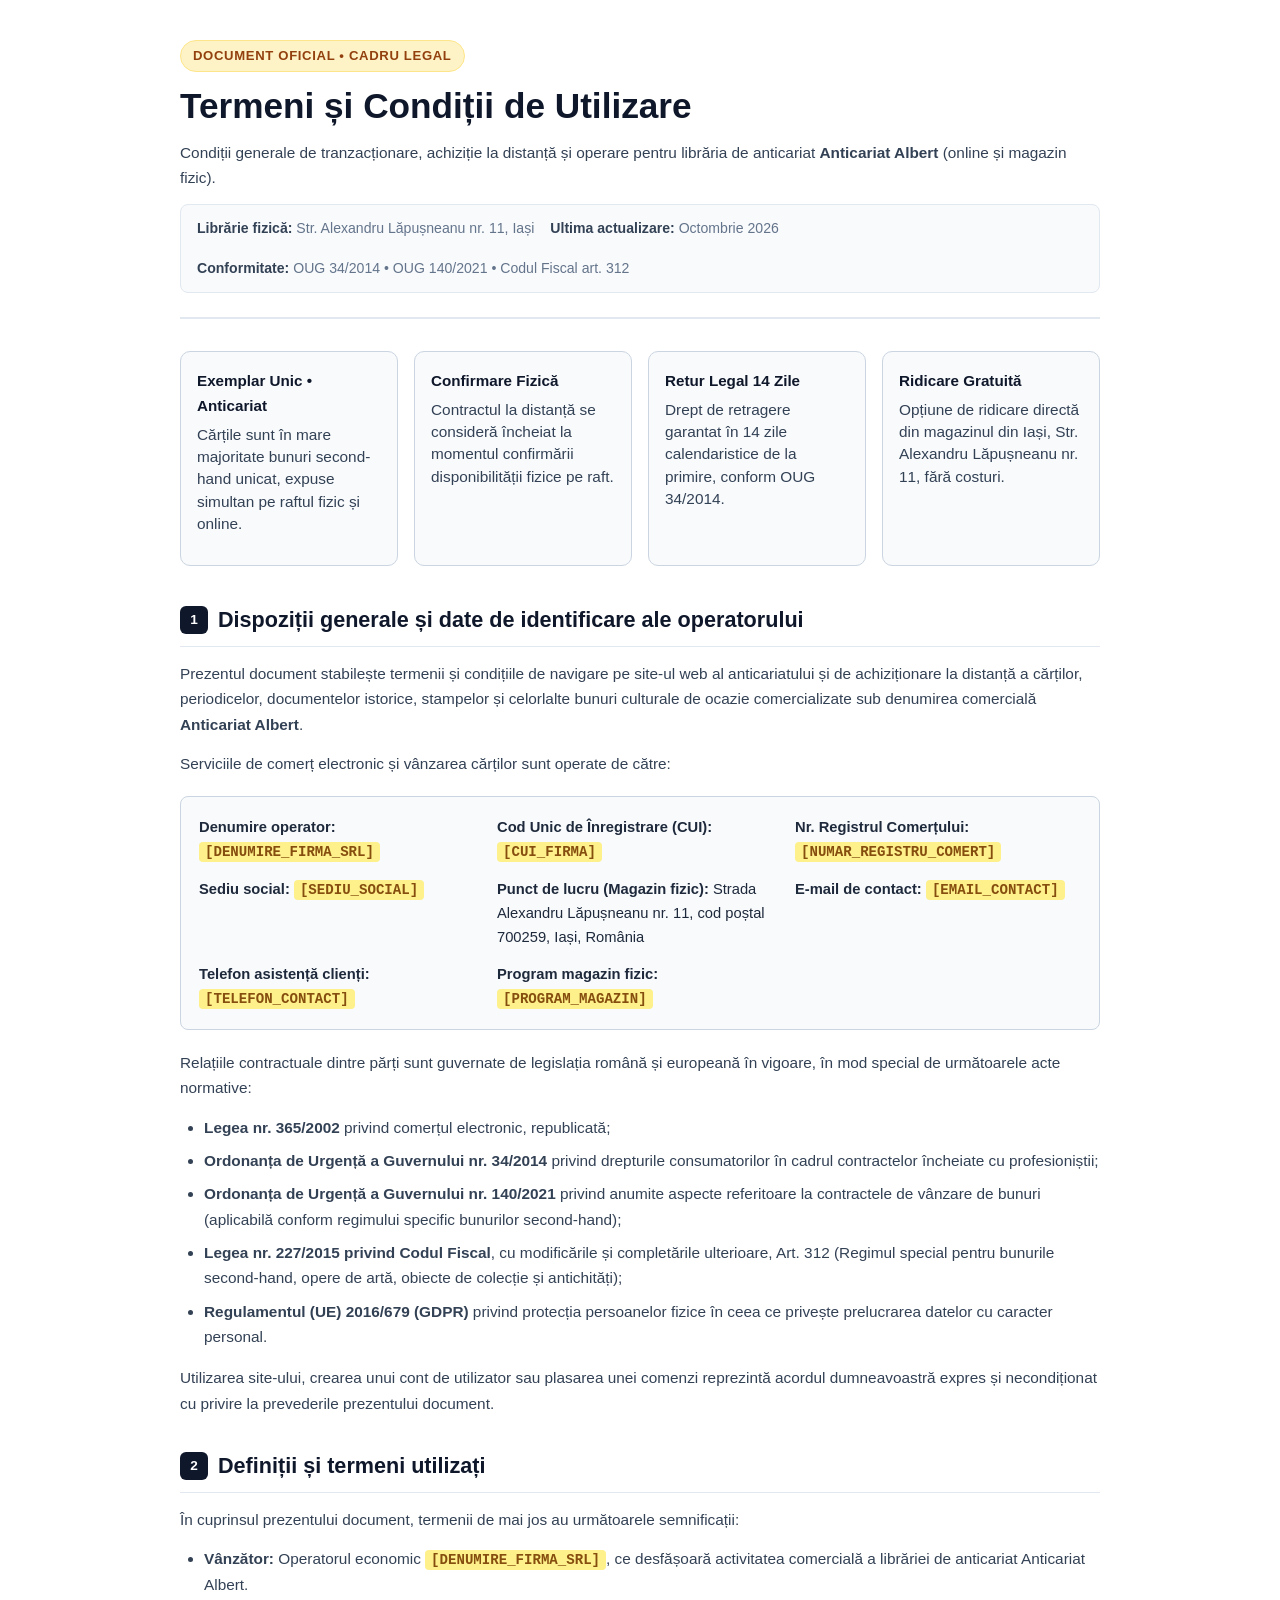
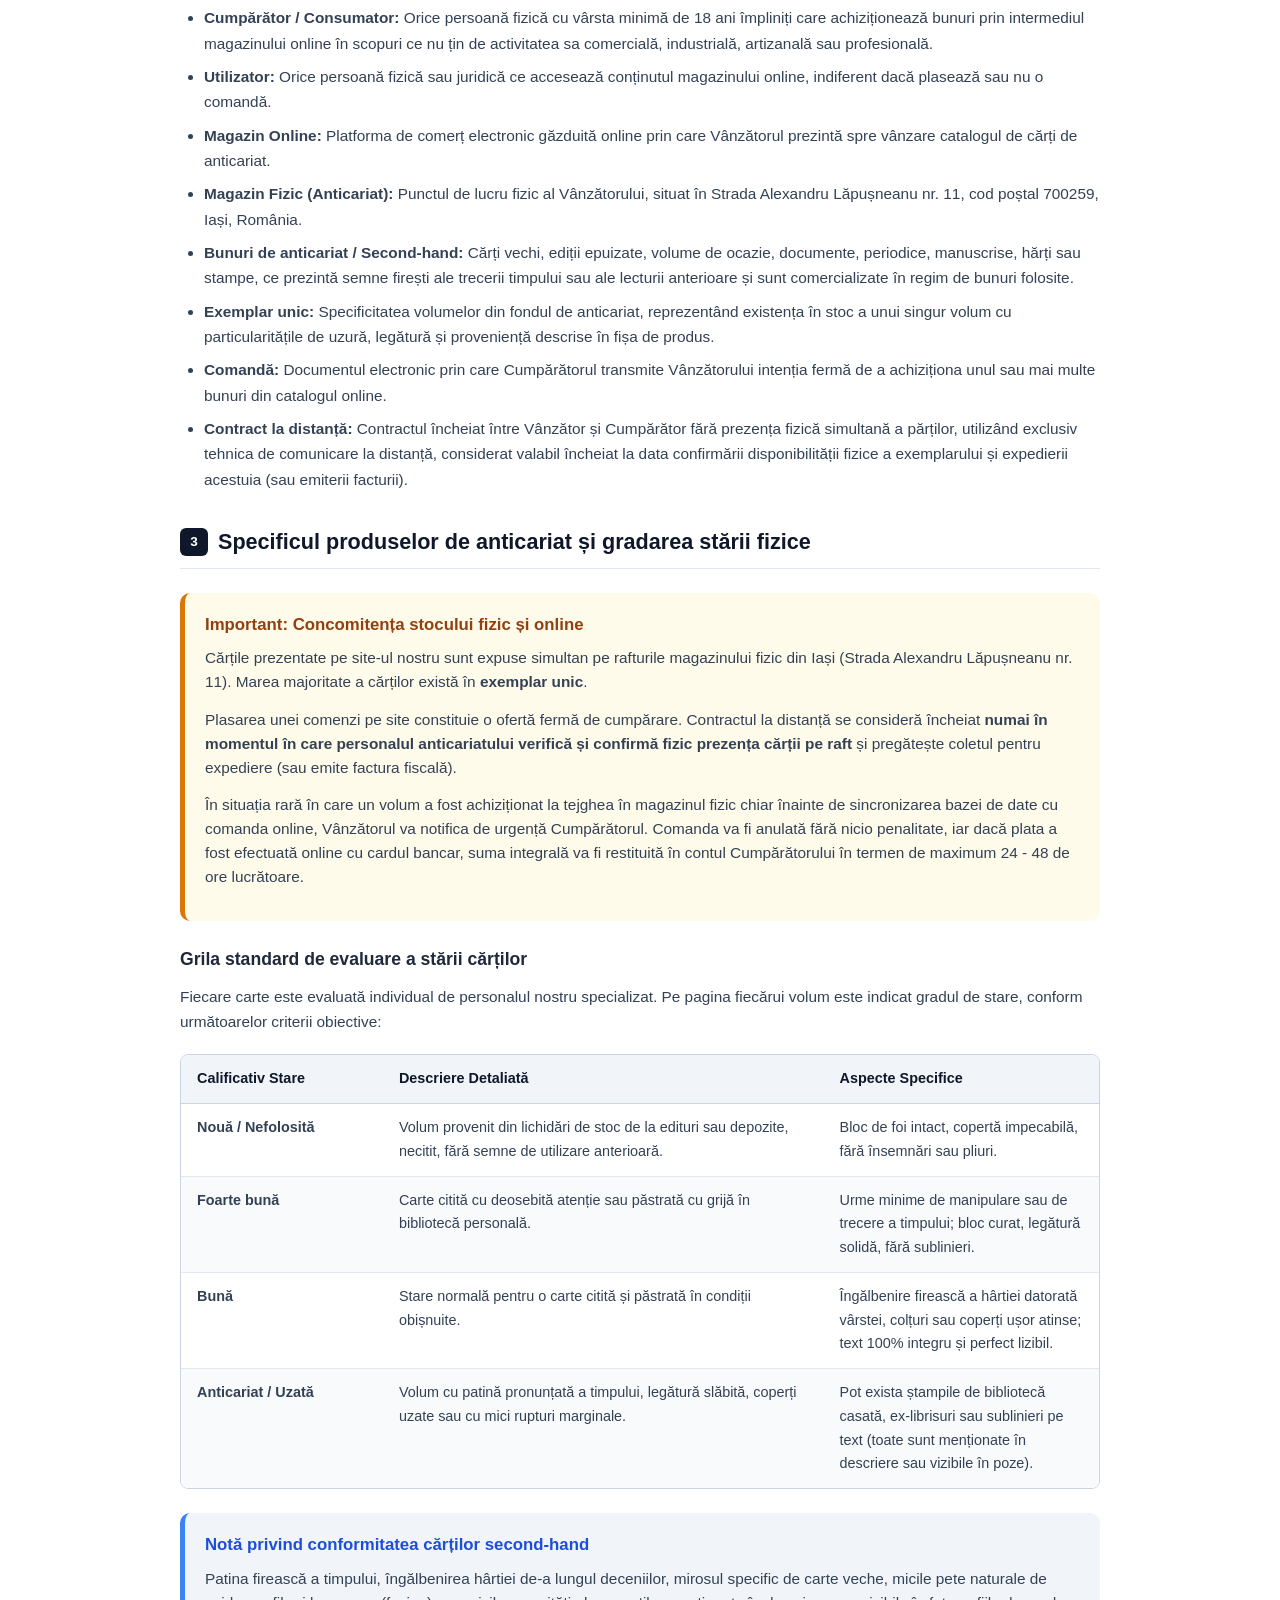
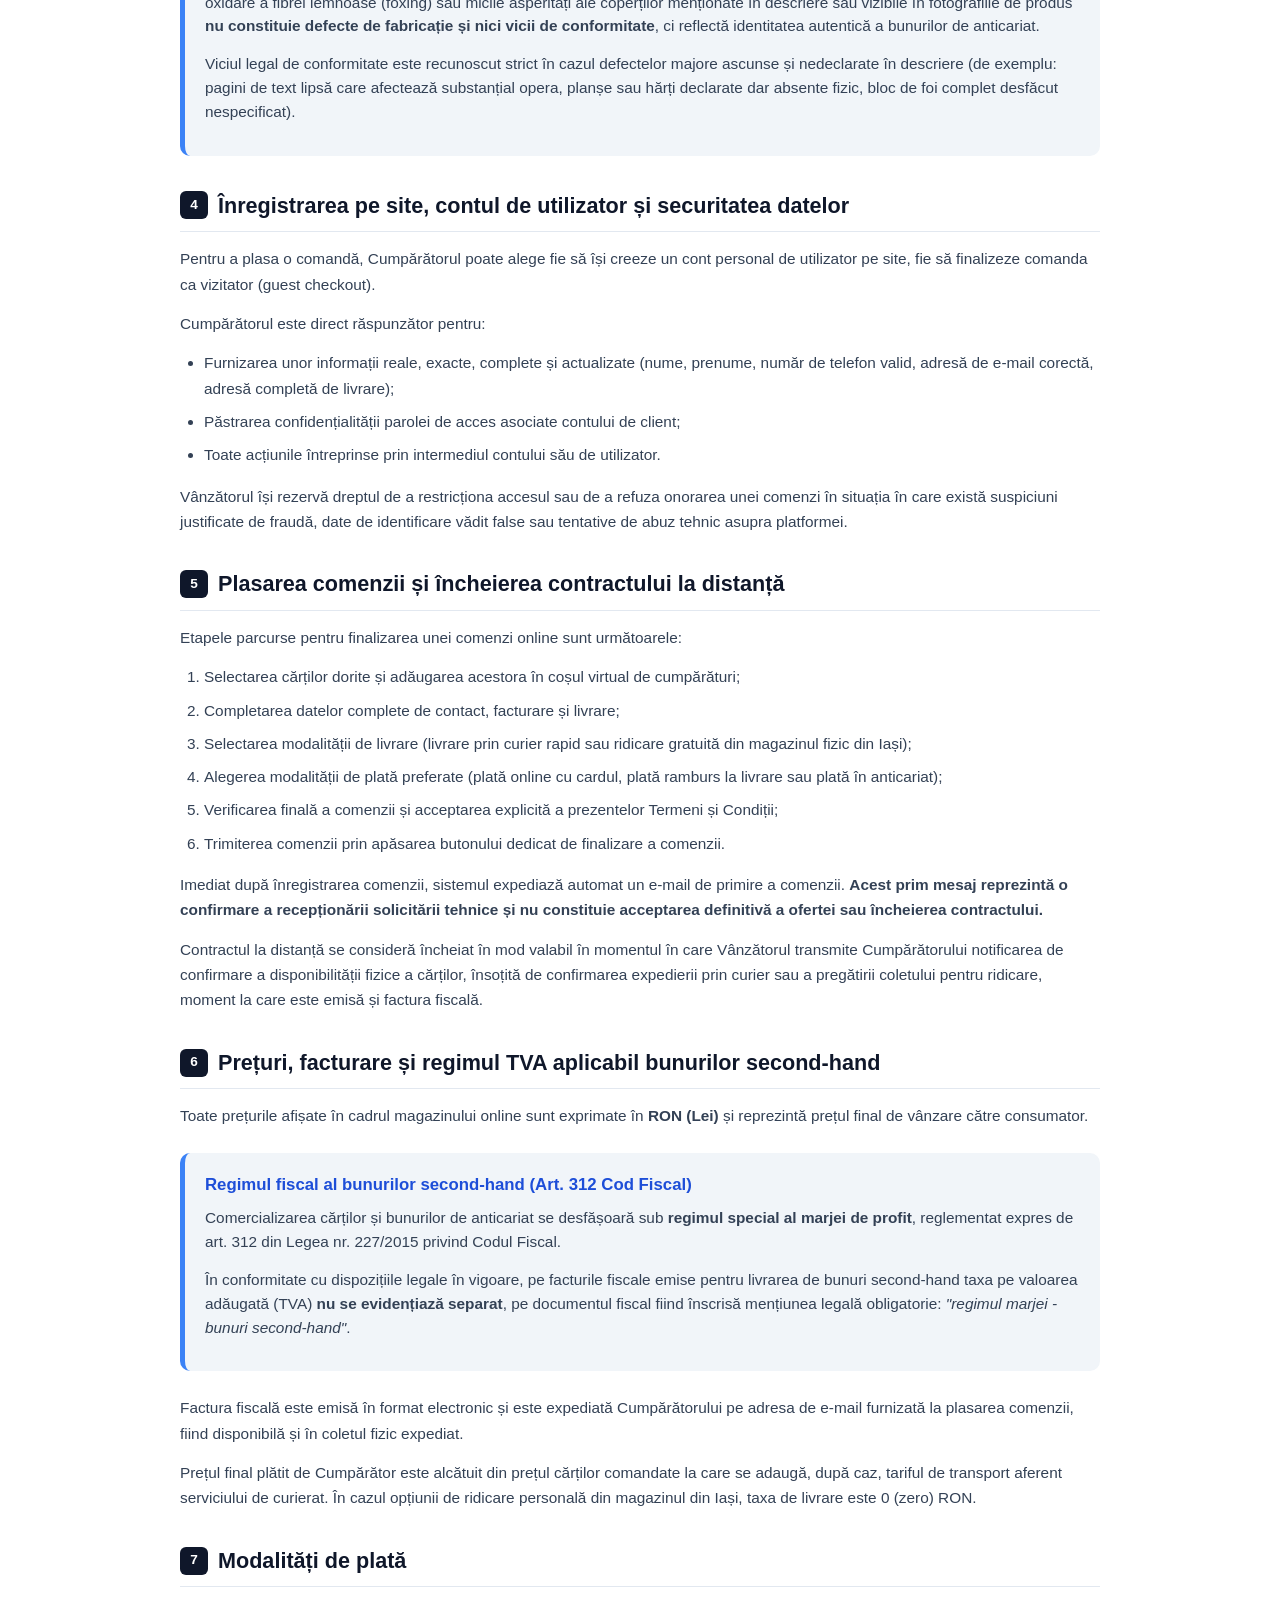
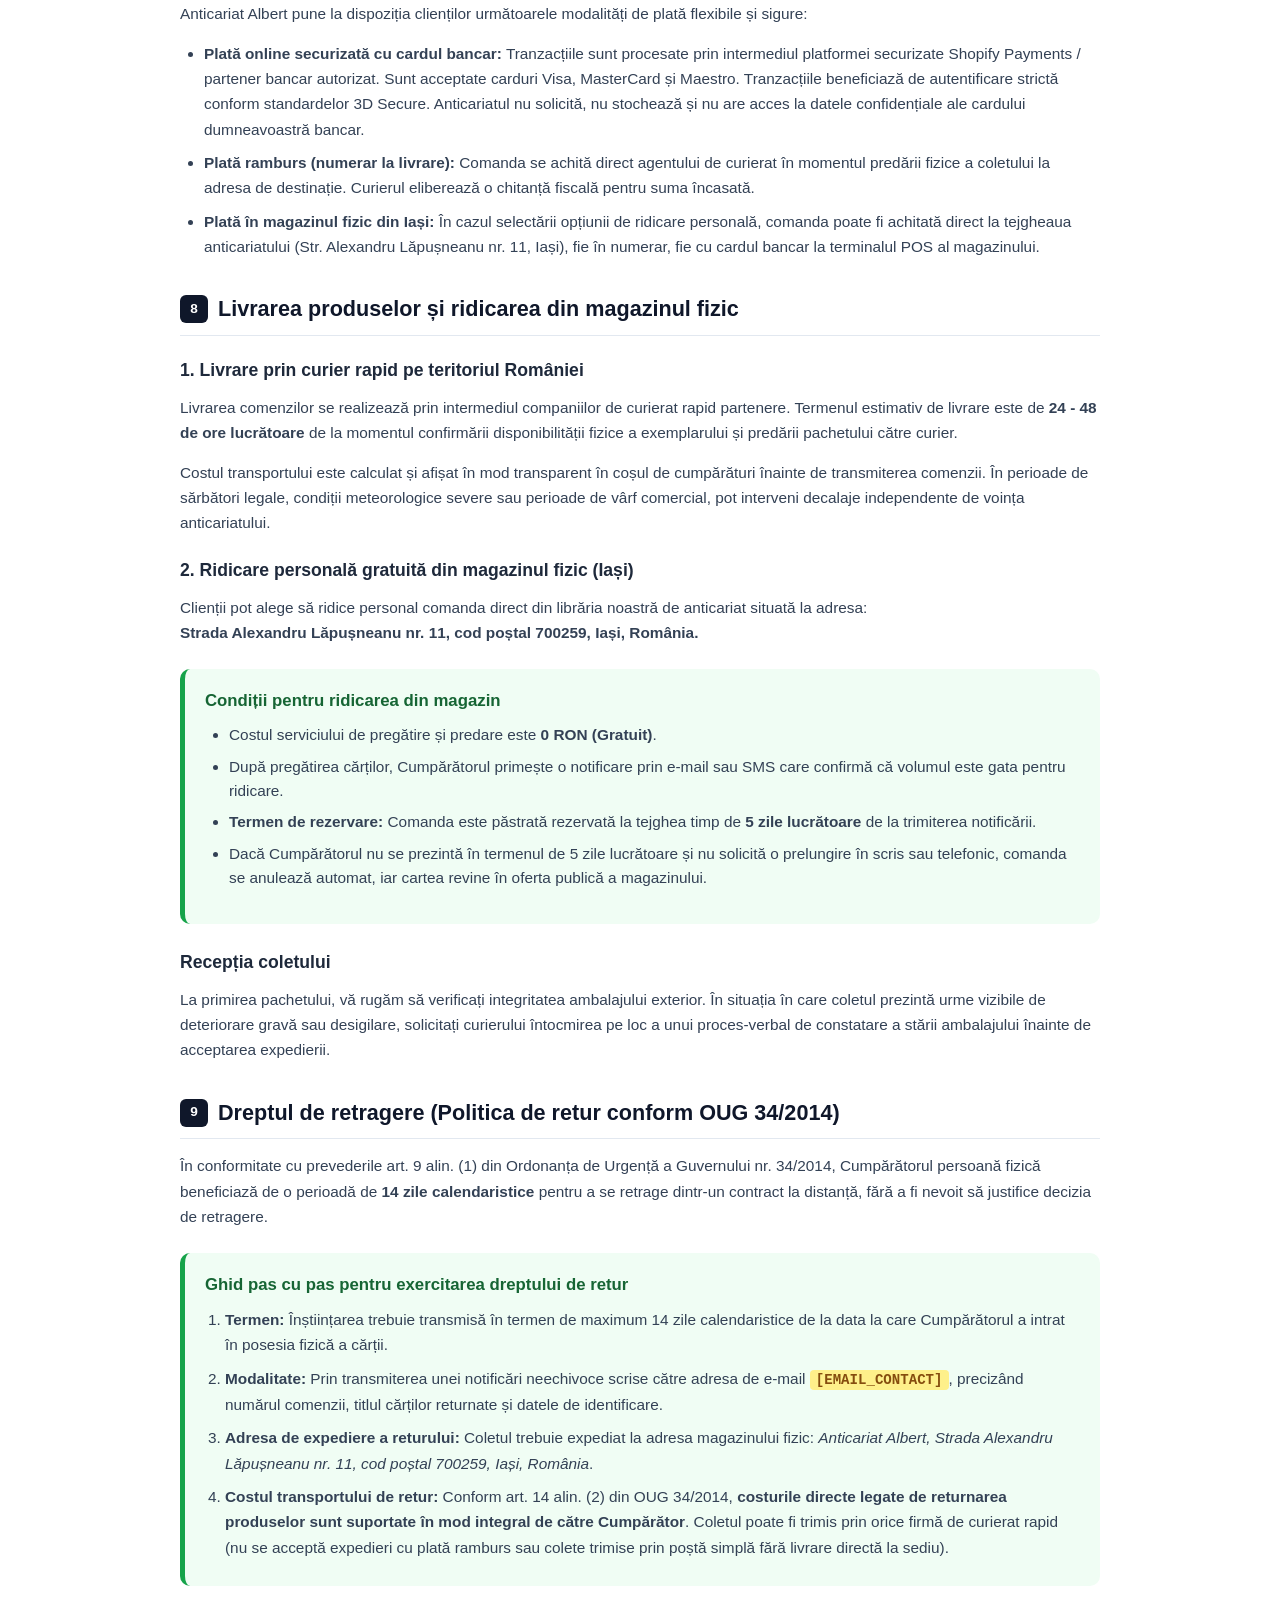
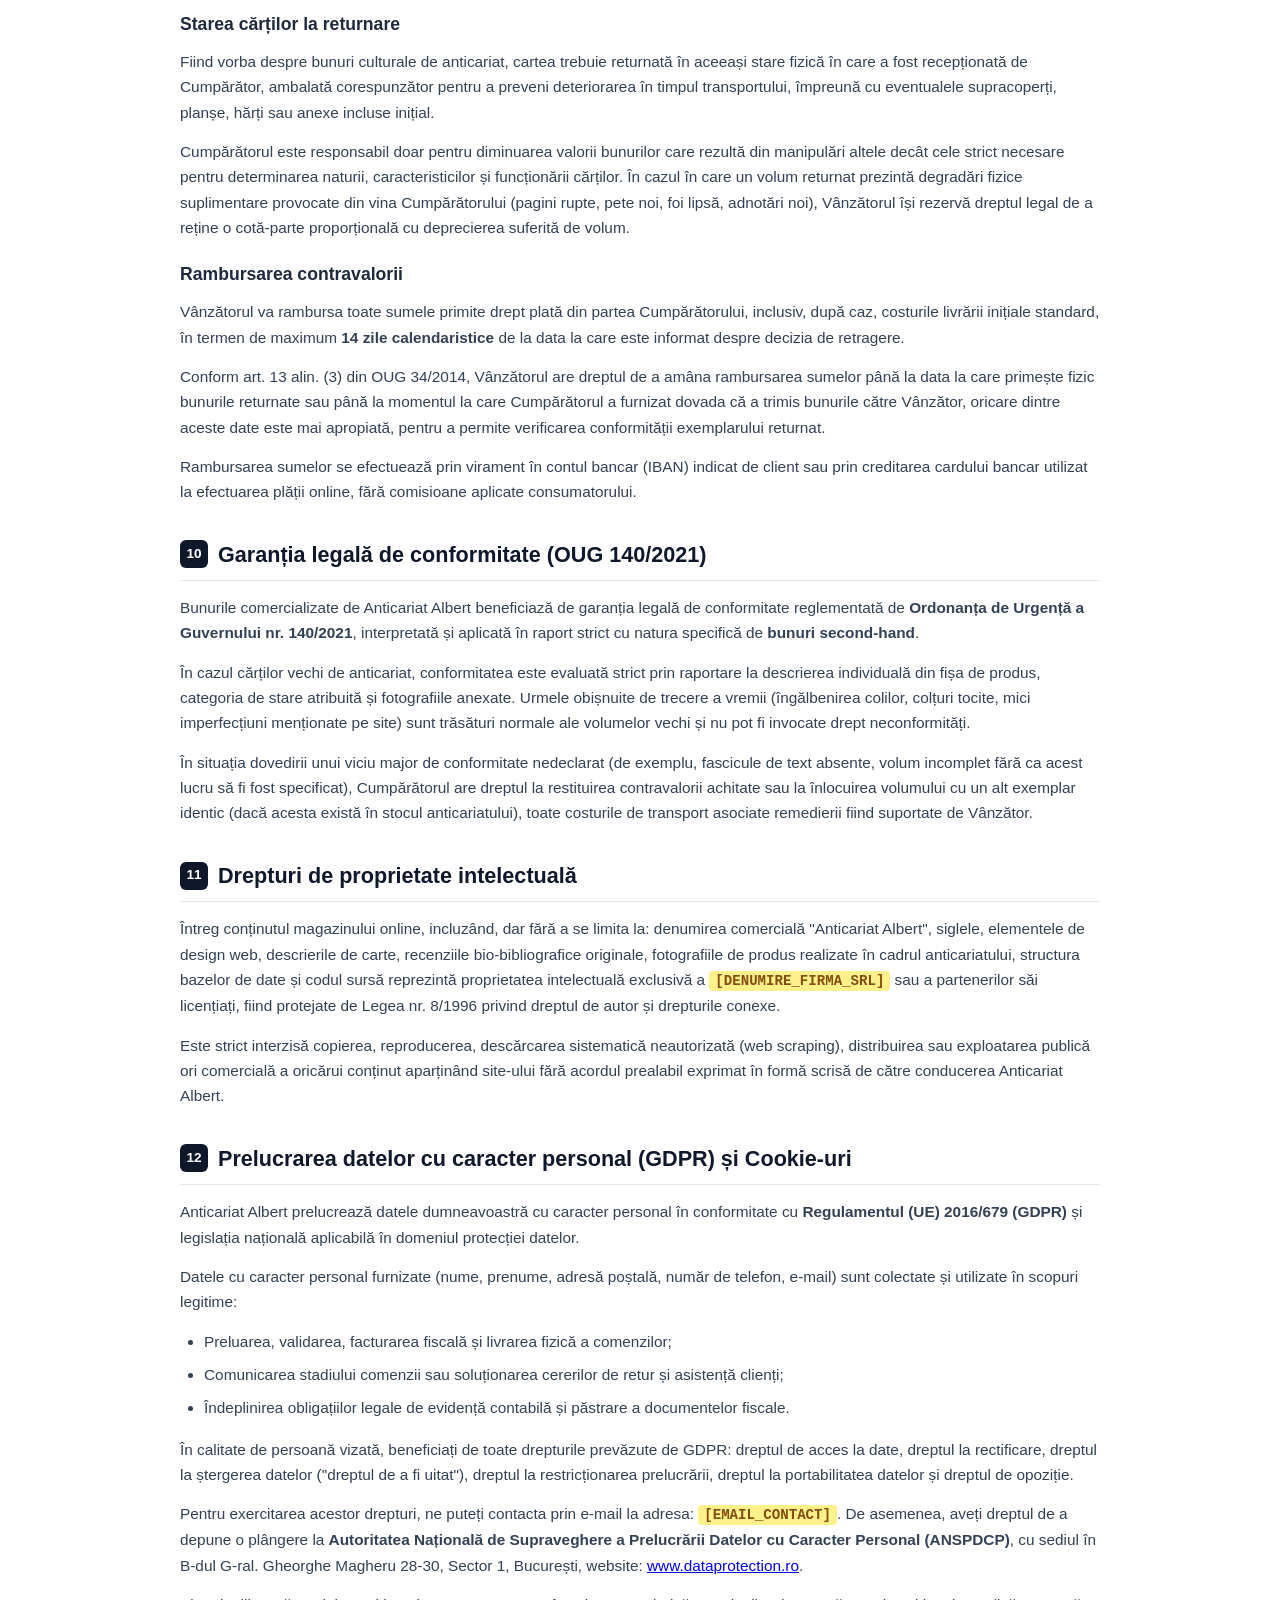
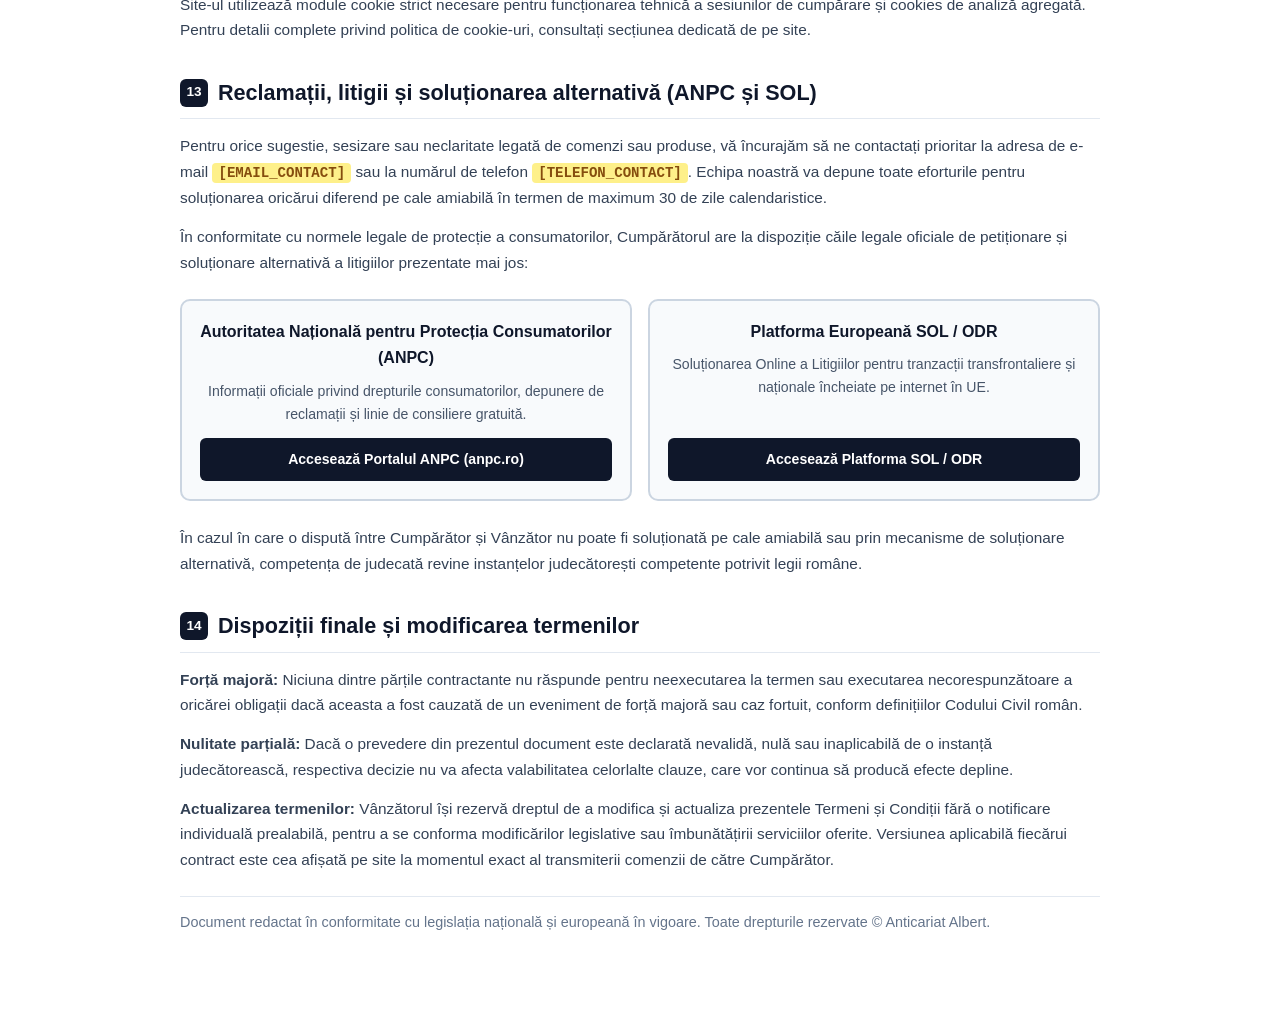
==== anticariat_termeni_si_conditii.html @ 28bf9106 "feat(legal): add and deploy Termeni si Conditii legal page for Anticariat Albert" ====
<!DOCTYPE html>
<html lang="ro">
<head>
  <meta charset="UTF-8">
  <meta name="viewport" content="width=device-width, initial-scale=1.0">
  <title>Termeni și Condiții - Anticariat Albert</title>
  <style>
    .anticariat-legal-doc {
      font-family: -apple-system, BlinkMacSystemFont, "Segoe UI", Roboto, Helvetica, Arial, sans-serif;
      color: #1e293b;
      background-color: #ffffff;
      line-height: 1.65;
      max-width: 920px;
      margin: 0 auto;
      padding: 32px 20px 60px 20px;
    }

    .anticariat-legal-doc * {
      box-sizing: border-box;
    }

    .anticariat-legal-doc header {
      border-bottom: 2px solid #e2e8f0;
      padding-bottom: 24px;
      margin-bottom: 32px;
    }

    .anticariat-badge {
      display: inline-block;
      background-color: #fef3c7;
      color: #92400e;
      font-size: 0.82rem;
      font-weight: 700;
      letter-spacing: 0.05em;
      text-transform: uppercase;
      padding: 4px 12px;
      border-radius: 9999px;
      margin-bottom: 12px;
      border: 1px solid #fde68a;
    }

    .anticariat-legal-doc h1 {
      font-size: 2.2rem;
      font-weight: 800;
      color: #0f172a;
      line-height: 1.25;
      margin: 0 0 12px 0;
    }

    .anticariat-lead {
      font-size: 1.05rem;
      color: #475569;
      margin: 0 0 16px 0;
    }

    .anticariat-meta-bar {
      display: flex;
      flex-wrap: wrap;
      gap: 16px;
      font-size: 0.88rem;
      color: #64748b;
      background-color: #f8fafc;
      padding: 12px 16px;
      border-radius: 8px;
      border: 1px solid #e2e8f0;
    }

    .anticariat-meta-item strong {
      color: #334155;
    }

    /* Highlight Summary Cards Grid */
    .anticariat-summary-grid {
      display: grid;
      grid-template-columns: repeat(auto-fit, minmax(200px, 1fr));
      gap: 16px;
      margin: 28px 0 36px 0;
    }

    .anticariat-summary-card {
      background: #f8fafc;
      border: 1px solid #cbd5e1;
      border-radius: 10px;
      padding: 16px;
      transition: box-shadow 0.2s ease, border-color 0.2s ease;
    }

    .anticariat-summary-card:hover {
      border-color: #94a3b8;
      box-shadow: 0 4px 12px rgba(15, 23, 42, 0.05);
    }

    .anticariat-summary-card h4 {
      margin: 0 0 6px 0;
      font-size: 0.95rem;
      font-weight: 700;
      color: #0f172a;
    }

    .anticariat-summary-card p {
      margin: 0;
      font-size: 0.85rem;
      color: #475569;
      line-height: 1.45;
    }

    /* Callout Boxes */
    .anticariat-callout {
      border-radius: 10px;
      padding: 18px 20px;
      margin: 24px 0;
      border-left: 5px solid;
    }

    .anticariat-callout-warning {
      background-color: #fffbeb;
      border-left-color: #d97706;
      color: #78350f;
    }

    .anticariat-callout-warning h4 {
      color: #92400e;
      margin: 0 0 8px 0;
      font-size: 1.05rem;
      font-weight: 700;
    }

    .anticariat-callout-info {
      background-color: #f0fdf4;
      border-left-color: #16a34a;
      color: #14532d;
    }

    .anticariat-callout-info h4 {
      color: #166534;
      margin: 0 0 8px 0;
      font-size: 1.05rem;
      font-weight: 700;
    }

    .anticariat-callout-legal {
      background-color: #f1f5f9;
      border-left-color: #3b82f6;
      color: #1e3a8a;
    }

    .anticariat-callout-legal h4 {
      color: #1d4ed8;
      margin: 0 0 8px 0;
      font-size: 1.05rem;
      font-weight: 700;
    }

    .anticariat-callout p, .anticariat-callout ul {
      margin: 0;
      font-size: 0.92rem;
      line-height: 1.55;
    }

    .anticariat-callout ul {
      padding-left: 20px;
      margin-top: 8px;
    }

    /* Headings and Sections */
    .anticariat-legal-doc section {
      margin-bottom: 32px;
    }

    .anticariat-legal-doc h2 {
      font-size: 1.35rem;
      font-weight: 700;
      color: #0f172a;
      margin: 32px 0 14px 0;
      padding-bottom: 8px;
      border-bottom: 1px solid #e2e8f0;
      display: flex;
      align-items: center;
      gap: 10px;
    }

    .anticariat-legal-doc h2 .sec-nr {
      display: inline-flex;
      align-items: center;
      justify-content: center;
      width: 28px;
      height: 28px;
      background-color: #0f172a;
      color: #ffffff;
      font-size: 0.85rem;
      font-weight: 700;
      border-radius: 6px;
      flex-shrink: 0;
    }

    .anticariat-legal-doc h3 {
      font-size: 1.1rem;
      font-weight: 600;
      color: #1e293b;
      margin: 20px 0 10px 0;
    }

    .anticariat-legal-doc p {
      margin: 0 0 14px 0;
      color: #334155;
      font-size: 0.96rem;
    }

    .anticariat-legal-doc ul, .anticariat-legal-doc ol {
      margin: 0 0 16px 0;
      padding-left: 24px;
      color: #334155;
      font-size: 0.96rem;
    }

    .anticariat-legal-doc li {
      margin-bottom: 8px;
    }

    /* Tables */
    .anticariat-table-container {
      overflow-x: auto;
      margin: 20px 0;
      border: 1px solid #cbd5e1;
      border-radius: 8px;
    }

    .anticariat-table {
      width: 100%;
      border-collapse: collapse;
      text-align: left;
      font-size: 0.9rem;
    }

    .anticariat-table th {
      background-color: #f1f5f9;
      color: #0f172a;
      font-weight: 700;
      padding: 12px 16px;
      border-bottom: 1px solid #cbd5e1;
    }

    .anticariat-table td {
      padding: 12px 16px;
      border-bottom: 1px solid #e2e8f0;
      color: #334155;
      vertical-align: top;
    }

    .anticariat-table tr:last-child td {
      border-bottom: none;
    }

    .anticariat-table tr:nth-child(even) td {
      background-color: #f8fafc;
    }

    .anticariat-placeholder {
      background-color: #fef08a;
      color: #854d0e;
      padding: 2px 6px;
      border-radius: 4px;
      font-family: monospace;
      font-weight: 600;
      font-size: 0.88rem;
    }

    /* ANPC & SOL Special Banners */
    .anpc-sol-grid {
      display: grid;
      grid-template-columns: repeat(auto-fit, minmax(280px, 1fr));
      gap: 16px;
      margin: 24px 0;
    }

    .anpc-sol-card {
      border: 2px solid #cbd5e1;
      border-radius: 10px;
      padding: 18px;
      background: #f8fafc;
      text-align: center;
      display: flex;
      flex-direction: column;
      justify-content: space-between;
      gap: 12px;
    }

    .anpc-sol-card h4 {
      margin: 0;
      font-size: 1rem;
      font-weight: 700;
      color: #0f172a;
    }

    .anpc-sol-card p {
      font-size: 0.88rem;
      color: #475569;
      margin: 0;
    }

    .anpc-sol-btn {
      display: inline-block;
      background-color: #0f172a;
      color: #ffffff !important;
      text-decoration: none;
      font-weight: 600;
      font-size: 0.88rem;
      padding: 10px 18px;
      border-radius: 6px;
      transition: background-color 0.2s ease;
    }

    .anpc-sol-btn:hover {
      background-color: #334155;
    }

    .anticariat-contact-box {
      background-color: #f8fafc;
      border: 1px solid #cbd5e1;
      border-radius: 8px;
      padding: 18px;
      margin: 20px 0;
    }

    .anticariat-contact-grid {
      display: grid;
      grid-template-columns: repeat(auto-fit, minmax(240px, 1fr));
      gap: 12px;
      font-size: 0.92rem;
    }

    @media (max-width: 640px) {
      .anticariat-legal-doc {
        padding: 20px 14px 40px 14px;
      }
      .anticariat-legal-doc h1 {
        font-size: 1.7rem;
      }
      .anticariat-legal-doc h2 {
        font-size: 1.15rem;
      }
    }
  </style>
</head>
<body>

<article class="anticariat-legal-doc">

  <header>
    <div class="anticariat-badge">Document Oficial &bull; Cadru Legal</div>
    <h1>Termeni și Condiții de Utilizare</h1>
    <p class="anticariat-lead">
      Condiții generale de tranzacționare, achiziție la distanță și operare pentru librăria de anticariat <strong>Anticariat Albert</strong> (online și magazin fizic).
    </p>
    <div class="anticariat-meta-bar">
      <div class="anticariat-meta-item"><strong>Librărie fizică:</strong> Str. Alexandru Lăpușneanu nr. 11, Iași</div>
      <div class="anticariat-meta-item"><strong>Ultima actualizare:</strong> Octombrie 2026</div>
      <div class="anticariat-meta-item"><strong>Conformitate:</strong> OUG 34/2014 &bull; OUG 140/2021 &bull; Codul Fiscal art. 312</div>
    </div>
  </header>

  <!-- Highlight Cards Grid -->
  <div class="anticariat-summary-grid">
    <div class="anticariat-summary-card">
      <h4>Exemplar Unic &bull; Anticariat</h4>
      <p>Cărțile sunt în mare majoritate bunuri second-hand unicat, expuse simultan pe raftul fizic și online.</p>
    </div>
    <div class="anticariat-summary-card">
      <h4>Confirmare Fizică</h4>
      <p>Contractul la distanță se consideră încheiat la momentul confirmării disponibilității fizice pe raft.</p>
    </div>
    <div class="anticariat-summary-card">
      <h4>Retur Legal 14 Zile</h4>
      <p>Drept de retragere garantat în 14 zile calendaristice de la primire, conform OUG 34/2014.</p>
    </div>
    <div class="anticariat-summary-card">
      <h4>Ridicare Gratuită</h4>
      <p>Opțiune de ridicare directă din magazinul din Iași, Str. Alexandru Lăpușneanu nr. 11, fără costuri.</p>
    </div>
  </div>

  <!-- SECTION 1 -->
  <section id="sectiunea-1">
    <h2><span class="sec-nr">1</span> Dispoziții generale și date de identificare ale operatorului</h2>
    <p>
      Prezentul document stabilește termenii și condițiile de navigare pe site-ul web al anticariatului și de achiziționare la distanță a cărților, periodicelor, documentelor istorice, stampelor și celorlalte bunuri culturale de ocazie comercializate sub denumirea comercială <strong>Anticariat Albert</strong>.
    </p>
    <p>
      Serviciile de comerț electronic și vânzarea cărților sunt operate de către:
    </p>

    <div class="anticariat-contact-box">
      <div class="anticariat-contact-grid">
        <div><strong>Denumire operator:</strong> <span class="anticariat-placeholder">[DENUMIRE_FIRMA_SRL]</span></div>
        <div><strong>Cod Unic de Înregistrare (CUI):</strong> <span class="anticariat-placeholder">[CUI_FIRMA]</span></div>
        <div><strong>Nr. Registrul Comerțului:</strong> <span class="anticariat-placeholder">[NUMAR_REGISTRU_COMERT]</span></div>
        <div><strong>Sediu social:</strong> <span class="anticariat-placeholder">[SEDIU_SOCIAL]</span></div>
        <div><strong>Punct de lucru (Magazin fizic):</strong> Strada Alexandru Lăpușneanu nr. 11, cod poștal 700259, Iași, România</div>
        <div><strong>E-mail de contact:</strong> <span class="anticariat-placeholder">[EMAIL_CONTACT]</span></div>
        <div><strong>Telefon asistență clienți:</strong> <span class="anticariat-placeholder">[TELEFON_CONTACT]</span></div>
        <div><strong>Program magazin fizic:</strong> <span class="anticariat-placeholder">[PROGRAM_MAGAZIN]</span></div>
      </div>
    </div>

    <p>
      Relațiile contractuale dintre părți sunt guvernate de legislația română și europeană în vigoare, în mod special de următoarele acte normative:
    </p>
    <ul>
      <li><strong>Legea nr. 365/2002</strong> privind comerțul electronic, republicată;</li>
      <li><strong>Ordonanța de Urgență a Guvernului nr. 34/2014</strong> privind drepturile consumatorilor în cadrul contractelor încheiate cu profesioniștii;</li>
      <li><strong>Ordonanța de Urgență a Guvernului nr. 140/2021</strong> privind anumite aspecte referitoare la contractele de vânzare de bunuri (aplicabilă conform regimului specific bunurilor second-hand);</li>
      <li><strong>Legea nr. 227/2015 privind Codul Fiscal</strong>, cu modificările și completările ulterioare, Art. 312 (Regimul special pentru bunurile second-hand, opere de artă, obiecte de colecție și antichități);</li>
      <li><strong>Regulamentul (UE) 2016/679 (GDPR)</strong> privind protecția persoanelor fizice în ceea ce privește prelucrarea datelor cu caracter personal.</li>
    </ul>
    <p>
      Utilizarea site-ului, crearea unui cont de utilizator sau plasarea unei comenzi reprezintă acordul dumneavoastră expres și necondiționat cu privire la prevederile prezentului document.
    </p>
  </section>

  <!-- SECTION 2 -->
  <section id="sectiunea-2">
    <h2><span class="sec-nr">2</span> Definiții și termeni utilizați</h2>
    <p>În cuprinsul prezentului document, termenii de mai jos au următoarele semnificații:</p>
    <ul>
      <li><strong>Vânzător:</strong> Operatorul economic <span class="anticariat-placeholder">[DENUMIRE_FIRMA_SRL]</span>, ce desfășoară activitatea comercială a librăriei de anticariat Anticariat Albert.</li>
      <li><strong>Cumpărător / Consumator:</strong> Orice persoană fizică cu vârsta minimă de 18 ani împliniți care achiziționează bunuri prin intermediul magazinului online în scopuri ce nu țin de activitatea sa comercială, industrială, artizanală sau profesională.</li>
      <li><strong>Utilizator:</strong> Orice persoană fizică sau juridică ce accesează conținutul magazinului online, indiferent dacă plasează sau nu o comandă.</li>
      <li><strong>Magazin Online:</strong> Platforma de comerț electronic găzduită online prin care Vânzătorul prezintă spre vânzare catalogul de cărți de anticariat.</li>
      <li><strong>Magazin Fizic (Anticariat):</strong> Punctul de lucru fizic al Vânzătorului, situat în Strada Alexandru Lăpușneanu nr. 11, cod poștal 700259, Iași, România.</li>
      <li><strong>Bunuri de anticariat / Second-hand:</strong> Cărți vechi, ediții epuizate, volume de ocazie, documente, periodice, manuscrise, hărți sau stampe, ce prezintă semne firești ale trecerii timpului sau ale lecturii anterioare și sunt comercializate în regim de bunuri folosite.</li>
      <li><strong>Exemplar unic:</strong> Specificitatea volumelor din fondul de anticariat, reprezentând existența în stoc a unui singur volum cu particularitățile de uzură, legătură și proveniență descrise în fișa de produs.</li>
      <li><strong>Comandă:</strong> Documentul electronic prin care Cumpărătorul transmite Vânzătorului intenția fermă de a achiziționa unul sau mai multe bunuri din catalogul online.</li>
      <li><strong>Contract la distanță:</strong> Contractul încheiat între Vânzător și Cumpărător fără prezența fizică simultană a părților, utilizând exclusiv tehnica de comunicare la distanță, considerat valabil încheiat la data confirmării disponibilității fizice a exemplarului și expedierii acestuia (sau emiterii facturii).</li>
    </ul>
  </section>

  <!-- SECTION 3 -->
  <section id="sectiunea-3">
    <h2><span class="sec-nr">3</span> Specificul produselor de anticariat și gradarea stării fizice</h2>

    <div class="anticariat-callout anticariat-callout-warning">
      <h4>Important: Concomitența stocului fizic și online</h4>
      <p>
        Cărțile prezentate pe site-ul nostru sunt expuse simultan pe rafturile magazinului fizic din Iași (Strada Alexandru Lăpușneanu nr. 11). Marea majoritate a cărților există în <strong>exemplar unic</strong>.
      </p>
      <p style="margin-top: 8px;">
        Plasarea unei comenzi pe site constituie o ofertă fermă de cumpărare. Contractul la distanță se consideră încheiat <strong>numai în momentul în care personalul anticariatului verifică și confirmă fizic prezența cărții pe raft</strong> și pregătește coletul pentru expediere (sau emite factura fiscală).
      </p>
      <p style="margin-top: 8px;">
        În situația rară în care un volum a fost achiziționat la tejghea în magazinul fizic chiar înainte de sincronizarea bazei de date cu comanda online, Vânzătorul va notifica de urgență Cumpărătorul. Comanda va fi anulată fără nicio penalitate, iar dacă plata a fost efectuată online cu cardul bancar, suma integrală va fi restituită în contul Cumpărătorului în termen de maximum 24 - 48 de ore lucrătoare.
      </p>
    </div>

    <h3>Grila standard de evaluare a stării cărților</h3>
    <p>
      Fiecare carte este evaluată individual de personalul nostru specializat. Pe pagina fiecărui volum este indicat gradul de stare, conform următoarelor criterii obiective:
    </p>

    <div class="anticariat-table-container">
      <table class="anticariat-table">
        <thead>
          <tr>
            <th style="width: 22%;">Calificativ Stare</th>
            <th style="width: 48%;">Descriere Detaliată</th>
            <th style="width: 30%;">Aspecte Specifice</th>
          </tr>
        </thead>
        <tbody>
          <tr>
            <td><strong>Nouă / Nefolosită</strong></td>
            <td>Volum provenit din lichidări de stoc de la edituri sau depozite, necitit, fără semne de utilizare anterioară.</td>
            <td>Bloc de foi intact, copertă impecabilă, fără însemnări sau pliuri.</td>
          </tr>
          <tr>
            <td><strong>Foarte bună</strong></td>
            <td>Carte citită cu deosebită atenție sau păstrată cu grijă în bibliotecă personală.</td>
            <td>Urme minime de manipulare sau de trecere a timpului; bloc curat, legătură solidă, fără sublinieri.</td>
          </tr>
          <tr>
            <td><strong>Bună</strong></td>
            <td>Stare normală pentru o carte citită și păstrată în condiții obișnuite.</td>
            <td>Îngălbenire firească a hârtiei datorată vârstei, colțuri sau coperți ușor atinse; text 100% integru și perfect lizibil.</td>
          </tr>
          <tr>
            <td><strong>Anticariat / Uzată</strong></td>
            <td>Volum cu patină pronunțată a timpului, legătură slăbită, coperți uzate sau cu mici rupturi marginale.</td>
            <td>Pot exista ștampile de bibliotecă casată, ex-librisuri sau sublinieri pe text (toate sunt menționate în descriere sau vizibile în poze).</td>
          </tr>
        </tbody>
      </table>
    </div>

    <div class="anticariat-callout anticariat-callout-legal">
      <h4>Notă privind conformitatea cărților second-hand</h4>
      <p>
        Patina firească a timpului, îngălbenirea hârtiei de-a lungul deceniilor, mirosul specific de carte veche, micile pete naturale de oxidare a fibrei lemnoase (foxing) sau micile asperități ale coperților menționate în descriere sau vizibile în fotografiile de produs <strong>nu constituie defecte de fabricație și nici vicii de conformitate</strong>, ci reflectă identitatea autentică a bunurilor de anticariat.
      </p>
      <p style="margin-top: 8px;">
        Viciul legal de conformitate este recunoscut strict în cazul defectelor majore ascunse și nedeclarate în descriere (de exemplu: pagini de text lipsă care afectează substanțial opera, planșe sau hărți declarate dar absente fizic, bloc de foi complet desfăcut nespecificat).
      </p>
    </div>
  </section>

  <!-- SECTION 4 -->
  <section id="sectiunea-4">
    <h2><span class="sec-nr">4</span> Înregistrarea pe site, contul de utilizator și securitatea datelor</h2>
    <p>
      Pentru a plasa o comandă, Cumpărătorul poate alege fie să își creeze un cont personal de utilizator pe site, fie să finalizeze comanda ca vizitator (guest checkout).
    </p>
    <p>
      Cumpărătorul este direct răspunzător pentru:
    </p>
    <ul>
      <li>Furnizarea unor informații reale, exacte, complete și actualizate (nume, prenume, număr de telefon valid, adresă de e-mail corectă, adresă completă de livrare);</li>
      <li>Păstrarea confidențialității parolei de acces asociate contului de client;</li>
      <li>Toate acțiunile întreprinse prin intermediul contului său de utilizator.</li>
    </ul>
    <p>
      Vânzătorul își rezervă dreptul de a restricționa accesul sau de a refuza onorarea unei comenzi în situația în care există suspiciuni justificate de fraudă, date de identificare vădit false sau tentative de abuz tehnic asupra platformei.
    </p>
  </section>

  <!-- SECTION 5 -->
  <section id="sectiunea-5">
    <h2><span class="sec-nr">5</span> Plasarea comenzii și încheierea contractului la distanță</h2>
    <p>Etapele parcurse pentru finalizarea unei comenzi online sunt următoarele:</p>
    <ol>
      <li>Selectarea cărților dorite și adăugarea acestora în coșul virtual de cumpărături;</li>
      <li>Completarea datelor complete de contact, facturare și livrare;</li>
      <li>Selectarea modalității de livrare (livrare prin curier rapid sau ridicare gratuită din magazinul fizic din Iași);</li>
      <li>Alegerea modalității de plată preferate (plată online cu cardul, plată ramburs la livrare sau plată în anticariat);</li>
      <li>Verificarea finală a comenzii și acceptarea explicită a prezentelor Termeni și Condiții;</li>
      <li>Trimiterea comenzii prin apăsarea butonului dedicat de finalizare a comenzii.</li>
    </ol>
    <p>
      Imediat după înregistrarea comenzii, sistemul expediază automat un e-mail de primire a comenzii. <strong>Acest prim mesaj reprezintă o confirmare a recepționării solicitării tehnice și nu constituie acceptarea definitivă a ofertei sau încheierea contractului.</strong>
    </p>
    <p>
      Contractul la distanță se consideră încheiat în mod valabil în momentul în care Vânzătorul transmite Cumpărătorului notificarea de confirmare a disponibilității fizice a cărților, însoțită de confirmarea expedierii prin curier sau a pregătirii coletului pentru ridicare, moment la care este emisă și factura fiscală.
    </p>
  </section>

  <!-- SECTION 6 -->
  <section id="sectiunea-6">
    <h2><span class="sec-nr">6</span> Prețuri, facturare și regimul TVA aplicabil bunurilor second-hand</h2>
    <p>
      Toate prețurile afișate în cadrul magazinului online sunt exprimate în <strong>RON (Lei)</strong> și reprezintă prețul final de vânzare către consumator.
    </p>
    <div class="anticariat-callout anticariat-callout-legal">
      <h4>Regimul fiscal al bunurilor second-hand (Art. 312 Cod Fiscal)</h4>
      <p>
        Comercializarea cărților și bunurilor de anticariat se desfășoară sub <strong>regimul special al marjei de profit</strong>, reglementat expres de art. 312 din Legea nr. 227/2015 privind Codul Fiscal.
      </p>
      <p style="margin-top: 8px;">
        În conformitate cu dispozițiile legale în vigoare, pe facturile fiscale emise pentru livrarea de bunuri second-hand taxa pe valoarea adăugată (TVA) <strong>nu se evidențiază separat</strong>, pe documentul fiscal fiind înscrisă mențiunea legală obligatorie: <em>"regimul marjei - bunuri second-hand"</em>.
      </p>
    </div>
    <p>
      Factura fiscală este emisă în format electronic și este expediată Cumpărătorului pe adresa de e-mail furnizată la plasarea comenzii, fiind disponibilă și în coletul fizic expediat.
    </p>
    <p>
      Prețul final plătit de Cumpărător este alcătuit din prețul cărților comandate la care se adaugă, după caz, tariful de transport aferent serviciului de curierat. În cazul opțiunii de ridicare personală din magazinul din Iași, taxa de livrare este 0 (zero) RON.
    </p>
  </section>

  <!-- SECTION 7 -->
  <section id="sectiunea-7">
    <h2><span class="sec-nr">7</span> Modalități de plată</h2>
    <p>Anticariat Albert pune la dispoziția clienților următoarele modalități de plată flexibile și sigure:</p>
    <ul>
      <li>
        <strong>Plată online securizată cu cardul bancar:</strong> Tranzacțiile sunt procesate prin intermediul platformei securizate Shopify Payments / partener bancar autorizat. Sunt acceptate carduri Visa, MasterCard și Maestro. Tranzacțiile beneficiază de autentificare strictă conform standardelor 3D Secure. Anticariatul nu solicită, nu stochează și nu are acces la datele confidențiale ale cardului dumneavoastră bancar.
      </li>
      <li>
        <strong>Plată ramburs (numerar la livrare):</strong> Comanda se achită direct agentului de curierat în momentul predării fizice a coletului la adresa de destinație. Curierul eliberează o chitanță fiscală pentru suma încasată.
      </li>
      <li>
        <strong>Plată în magazinul fizic din Iași:</strong> În cazul selectării opțiunii de ridicare personală, comanda poate fi achitată direct la tejgheaua anticariatului (Str. Alexandru Lăpușneanu nr. 11, Iași), fie în numerar, fie cu cardul bancar la terminalul POS al magazinului.
      </li>
    </ul>
  </section>

  <!-- SECTION 8 -->
  <section id="sectiunea-8">
    <h2><span class="sec-nr">8</span> Livrarea produselor și ridicarea din magazinul fizic</h2>

    <h3>1. Livrare prin curier rapid pe teritoriul României</h3>
    <p>
      Livrarea comenzilor se realizează prin intermediul companiilor de curierat rapid partenere. Termenul estimativ de livrare este de <strong>24 - 48 de ore lucrătoare</strong> de la momentul confirmării disponibilității fizice a exemplarului și predării pachetului către curier.
    </p>
    <p>
      Costul transportului este calculat și afișat în mod transparent în coșul de cumpărături înainte de transmiterea comenzii. În perioade de sărbători legale, condiții meteorologice severe sau perioade de vârf comercial, pot interveni decalaje independente de voința anticariatului.
    </p>

    <h3>2. Ridicare personală gratuită din magazinul fizic (Iași)</h3>
    <p>
      Clienții pot alege să ridice personal comanda direct din librăria noastră de anticariat situată la adresa:
      <br>
      <strong>Strada Alexandru Lăpușneanu nr. 11, cod poștal 700259, Iași, România.</strong>
    </p>
    <div class="anticariat-callout anticariat-callout-info">
      <h4>Condiții pentru ridicarea din magazin</h4>
      <ul>
        <li>Costul serviciului de pregătire și predare este <strong>0 RON (Gratuit)</strong>.</li>
        <li>După pregătirea cărților, Cumpărătorul primește o notificare prin e-mail sau SMS care confirmă că volumul este gata pentru ridicare.</li>
        <li><strong>Termen de rezervare:</strong> Comanda este păstrată rezervată la tejghea timp de <strong>5 zile lucrătoare</strong> de la trimiterea notificării.</li>
        <li>Dacă Cumpărătorul nu se prezintă în termenul de 5 zile lucrătoare și nu solicită o prelungire în scris sau telefonic, comanda se anulează automat, iar cartea revine în oferta publică a magazinului.</li>
      </ul>
    </div>

    <h3>Recepția coletului</h3>
    <p>
      La primirea pachetului, vă rugăm să verificați integritatea ambalajului exterior. În situația în care coletul prezintă urme vizibile de deteriorare gravă sau desigilare, solicitați curierului întocmirea pe loc a unui proces-verbal de constatare a stării ambalajului înainte de acceptarea expedierii.
    </p>
  </section>

  <!-- SECTION 9 -->
  <section id="sectiunea-9">
    <h2><span class="sec-nr">9</span> Dreptul de retragere (Politica de retur conform OUG 34/2014)</h2>
    <p>
      În conformitate cu prevederile art. 9 alin. (1) din Ordonanța de Urgență a Guvernului nr. 34/2014, Cumpărătorul persoană fizică beneficiază de o perioadă de <strong>14 zile calendaristice</strong> pentru a se retrage dintr-un contract la distanță, fără a fi nevoit să justifice decizia de retragere.
    </p>

    <div class="anticariat-callout anticariat-callout-info">
      <h4>Ghid pas cu pas pentru exercitarea dreptului de retur</h4>
      <ol style="margin: 0; padding-left: 20px;">
        <li><strong>Termen:</strong> Înștiințarea trebuie transmisă în termen de maximum 14 zile calendaristice de la data la care Cumpărătorul a intrat în posesia fizică a cărții.</li>
        <li><strong>Modalitate:</strong> Prin transmiterea unei notificări neechivoce scrise către adresa de e-mail <span class="anticariat-placeholder">[EMAIL_CONTACT]</span>, precizând numărul comenzii, titlul cărților returnate și datele de identificare.</li>
        <li><strong>Adresa de expediere a returului:</strong> Coletul trebuie expediat la adresa magazinului fizic: <em>Anticariat Albert, Strada Alexandru Lăpușneanu nr. 11, cod poștal 700259, Iași, România</em>.</li>
        <li><strong>Costul transportului de retur:</strong> Conform art. 14 alin. (2) din OUG 34/2014, <strong>costurile directe legate de returnarea produselor sunt suportate în mod integral de către Cumpărător</strong>. Coletul poate fi trimis prin orice firmă de curierat rapid (nu se acceptă expedieri cu plată ramburs sau colete trimise prin poștă simplă fără livrare directă la sediu).</li>
      </ol>
    </div>

    <h3>Starea cărților la returnare</h3>
    <p>
      Fiind vorba despre bunuri culturale de anticariat, cartea trebuie returnată în aceeași stare fizică în care a fost recepționată de Cumpărător, ambalată corespunzător pentru a preveni deteriorarea în timpul transportului, împreună cu eventualele supracoperți, planșe, hărți sau anexe incluse inițial.
    </p>
    <p>
      Cumpărătorul este responsabil doar pentru diminuarea valorii bunurilor care rezultă din manipulări altele decât cele strict necesare pentru determinarea naturii, caracteristicilor și funcționării cărților. În cazul în care un volum returnat prezintă degradări fizice suplimentare provocate din vina Cumpărătorului (pagini rupte, pete noi, foi lipsă, adnotări noi), Vânzătorul își rezervă dreptul legal de a reține o cotă-parte proporțională cu deprecierea suferită de volum.
    </p>

    <h3>Rambursarea contravalorii</h3>
    <p>
      Vânzătorul va rambursa toate sumele primite drept plată din partea Cumpărătorului, inclusiv, după caz, costurile livrării inițiale standard, în termen de maximum <strong>14 zile calendaristice</strong> de la data la care este informat despre decizia de retragere.
    </p>
    <p>
      Conform art. 13 alin. (3) din OUG 34/2014, Vânzătorul are dreptul de a amâna rambursarea sumelor până la data la care primește fizic bunurile returnate sau până la momentul la care Cumpărătorul a furnizat dovada că a trimis bunurile către Vânzător, oricare dintre aceste date este mai apropiată, pentru a permite verificarea conformității exemplarului returnat.
    </p>
    <p>
      Rambursarea sumelor se efectuează prin virament în contul bancar (IBAN) indicat de client sau prin creditarea cardului bancar utilizat la efectuarea plății online, fără comisioane aplicate consumatorului.
    </p>
  </section>

  <!-- SECTION 10 -->
  <section id="sectiunea-10">
    <h2><span class="sec-nr">10</span> Garanția legală de conformitate (OUG 140/2021)</h2>
    <p>
      Bunurile comercializate de Anticariat Albert beneficiază de garanția legală de conformitate reglementată de <strong>Ordonanța de Urgență a Guvernului nr. 140/2021</strong>, interpretată și aplicată în raport strict cu natura specifică de <strong>bunuri second-hand</strong>.
    </p>
    <p>
      În cazul cărților vechi de anticariat, conformitatea este evaluată strict prin raportare la descrierea individuală din fișa de produs, categoria de stare atribuită și fotografiile anexate. Urmele obișnuite de trecere a vremii (îngălbenirea colilor, colțuri tocite, mici imperfecțiuni menționate pe site) sunt trăsături normale ale volumelor vechi și nu pot fi invocate drept neconformități.
    </p>
    <p>
      În situația dovedirii unui viciu major de conformitate nedeclarat (de exemplu, fascicule de text absente, volum incomplet fără ca acest lucru să fi fost specificat), Cumpărătorul are dreptul la restituirea contravalorii achitate sau la înlocuirea volumului cu un alt exemplar identic (dacă acesta există în stocul anticariatului), toate costurile de transport asociate remedierii fiind suportate de Vânzător.
    </p>
  </section>

  <!-- SECTION 11 -->
  <section id="sectiunea-11">
    <h2><span class="sec-nr">11</span> Drepturi de proprietate intelectuală</h2>
    <p>
      Întreg conținutul magazinului online, incluzând, dar fără a se limita la: denumirea comercială "Anticariat Albert", siglele, elementele de design web, descrierile de carte, recenziile bio-bibliografice originale, fotografiile de produs realizate în cadrul anticariatului, structura bazelor de date și codul sursă reprezintă proprietatea intelectuală exclusivă a <span class="anticariat-placeholder">[DENUMIRE_FIRMA_SRL]</span> sau a partenerilor săi licențiați, fiind protejate de Legea nr. 8/1996 privind dreptul de autor și drepturile conexe.
    </p>
    <p>
      Este strict interzisă copierea, reproducerea, descărcarea sistematică neautorizată (web scraping), distribuirea sau exploatarea publică ori comercială a oricărui conținut aparținând site-ului fără acordul prealabil exprimat în formă scrisă de către conducerea Anticariat Albert.
    </p>
  </section>

  <!-- SECTION 12 -->
  <section id="sectiunea-12">
    <h2><span class="sec-nr">12</span> Prelucrarea datelor cu caracter personal (GDPR) și Cookie-uri</h2>
    <p>
      Anticariat Albert prelucrează datele dumneavoastră cu caracter personal în conformitate cu <strong>Regulamentul (UE) 2016/679 (GDPR)</strong> și legislația națională aplicabilă în domeniul protecției datelor.
    </p>
    <p>
      Datele cu caracter personal furnizate (nume, prenume, adresă poștală, număr de telefon, e-mail) sunt colectate și utilizate în scopuri legitime:
    </p>
    <ul>
      <li>Preluarea, validarea, facturarea fiscală și livrarea fizică a comenzilor;</li>
      <li>Comunicarea stadiului comenzii sau soluționarea cererilor de retur și asistență clienți;</li>
      <li>Îndeplinirea obligațiilor legale de evidență contabilă și păstrare a documentelor fiscale.</li>
    </ul>
    <p>
      În calitate de persoană vizată, beneficiați de toate drepturile prevăzute de GDPR: dreptul de acces la date, dreptul la rectificare, dreptul la ștergerea datelor ("dreptul de a fi uitat"), dreptul la restricționarea prelucrării, dreptul la portabilitatea datelor și dreptul de opoziție.
    </p>
    <p>
      Pentru exercitarea acestor drepturi, ne puteți contacta prin e-mail la adresa: <span class="anticariat-placeholder">[EMAIL_CONTACT]</span>. De asemenea, aveți dreptul de a depune o plângere la <strong>Autoritatea Națională de Supraveghere a Prelucrării Datelor cu Caracter Personal (ANSPDCP)</strong>, cu sediul în B-dul G-ral. Gheorghe Magheru 28-30, Sector 1, București, website: <a href="https://www.dataprotection.ro/" target="_blank" rel="noopener noreferrer">www.dataprotection.ro</a>.
    </p>
    <p>
      Site-ul utilizează module cookie strict necesare pentru funcționarea tehnică a sesiunilor de cumpărare și cookies de analiză agregată. Pentru detalii complete privind politica de cookie-uri, consultați secțiunea dedicată de pe site.
    </p>
  </section>

  <!-- SECTION 13 -->
  <section id="sectiunea-13">
    <h2><span class="sec-nr">13</span> Reclamații, litigii și soluționarea alternativă (ANPC și SOL)</h2>
    <p>
      Pentru orice sugestie, sesizare sau neclaritate legată de comenzi sau produse, vă încurajăm să ne contactați prioritar la adresa de e-mail <span class="anticariat-placeholder">[EMAIL_CONTACT]</span> sau la numărul de telefon <span class="anticariat-placeholder">[TELEFON_CONTACT]</span>. Echipa noastră va depune toate eforturile pentru soluționarea oricărui diferend pe cale amiabilă în termen de maximum 30 de zile calendaristice.
    </p>
    <p>
      În conformitate cu normele legale de protecție a consumatorilor, Cumpărătorul are la dispoziție căile legale oficiale de petiționare și soluționare alternativă a litigiilor prezentate mai jos:
    </p>

    <!-- ANPC & SOL Action Banners -->
    <div class="anpc-sol-grid">
      <div class="anpc-sol-card">
        <div>
          <h4>Autoritatea Națională pentru Protecția Consumatorilor (ANPC)</h4>
          <p style="margin-top: 8px;">
            Informații oficiale privind drepturile consumatorilor, depunere de reclamații și linie de consiliere gratuită.
          </p>
        </div>
        <a href="https://anpc.ro/" target="_blank" rel="noopener noreferrer" class="anpc-sol-btn">
          Accesează Portalul ANPC (anpc.ro)
        </a>
      </div>

      <div class="anpc-sol-card">
        <div>
          <h4>Platforma Europeană SOL / ODR</h4>
          <p style="margin-top: 8px;">
            Soluționarea Online a Litigiilor pentru tranzacții transfrontaliere și naționale încheiate pe internet în UE.
          </p>
        </div>
        <a href="https://ec.europa.eu/consumers/odr" target="_blank" rel="noopener noreferrer" class="anpc-sol-btn">
          Accesează Platforma SOL / ODR
        </a>
      </div>
    </div>

    <p>
      În cazul în care o dispută între Cumpărător și Vânzător nu poate fi soluționată pe cale amiabilă sau prin mecanisme de soluționare alternativă, competența de judecată revine instanțelor judecătorești competente potrivit legii române.
    </p>
  </section>

  <!-- SECTION 14 -->
  <section id="sectiunea-14">
    <h2><span class="sec-nr">14</span> Dispoziții finale și modificarea termenilor</h2>
    <p>
      <strong>Forță majoră:</strong> Niciuna dintre părțile contractante nu răspunde pentru neexecutarea la termen sau executarea necorespunzătoare a oricărei obligații dacă aceasta a fost cauzată de un eveniment de forță majoră sau caz fortuit, conform definițiilor Codului Civil român.
    </p>
    <p>
      <strong>Nulitate parțială:</strong> Dacă o prevedere din prezentul document este declarată nevalidă, nulă sau inaplicabilă de o instanță judecătorească, respectiva decizie nu va afecta valabilitatea celorlalte clauze, care vor continua să producă efecte depline.
    </p>
    <p>
      <strong>Actualizarea termenilor:</strong> Vânzătorul își rezervă dreptul de a modifica și actualiza prezentele Termeni și Condiții fără o notificare individuală prealabilă, pentru a se conforma modificărilor legislative sau îmbunătățirii serviciilor oferite. Versiunea aplicabilă fiecărui contract este cea afișată pe site la momentul exact al transmiterii comenzii de către Cumpărător.
    </p>
    <p style="margin-top: 24px; font-size: 0.9rem; color: #64748b; border-top: 1px solid #e2e8f0; padding-top: 14px;">
      Document redactat în conformitate cu legislația națională și europeană în vigoare. Toate drepturile rezervate &copy; Anticariat Albert.
    </p>
  </section>

</article>

</body>
</html>
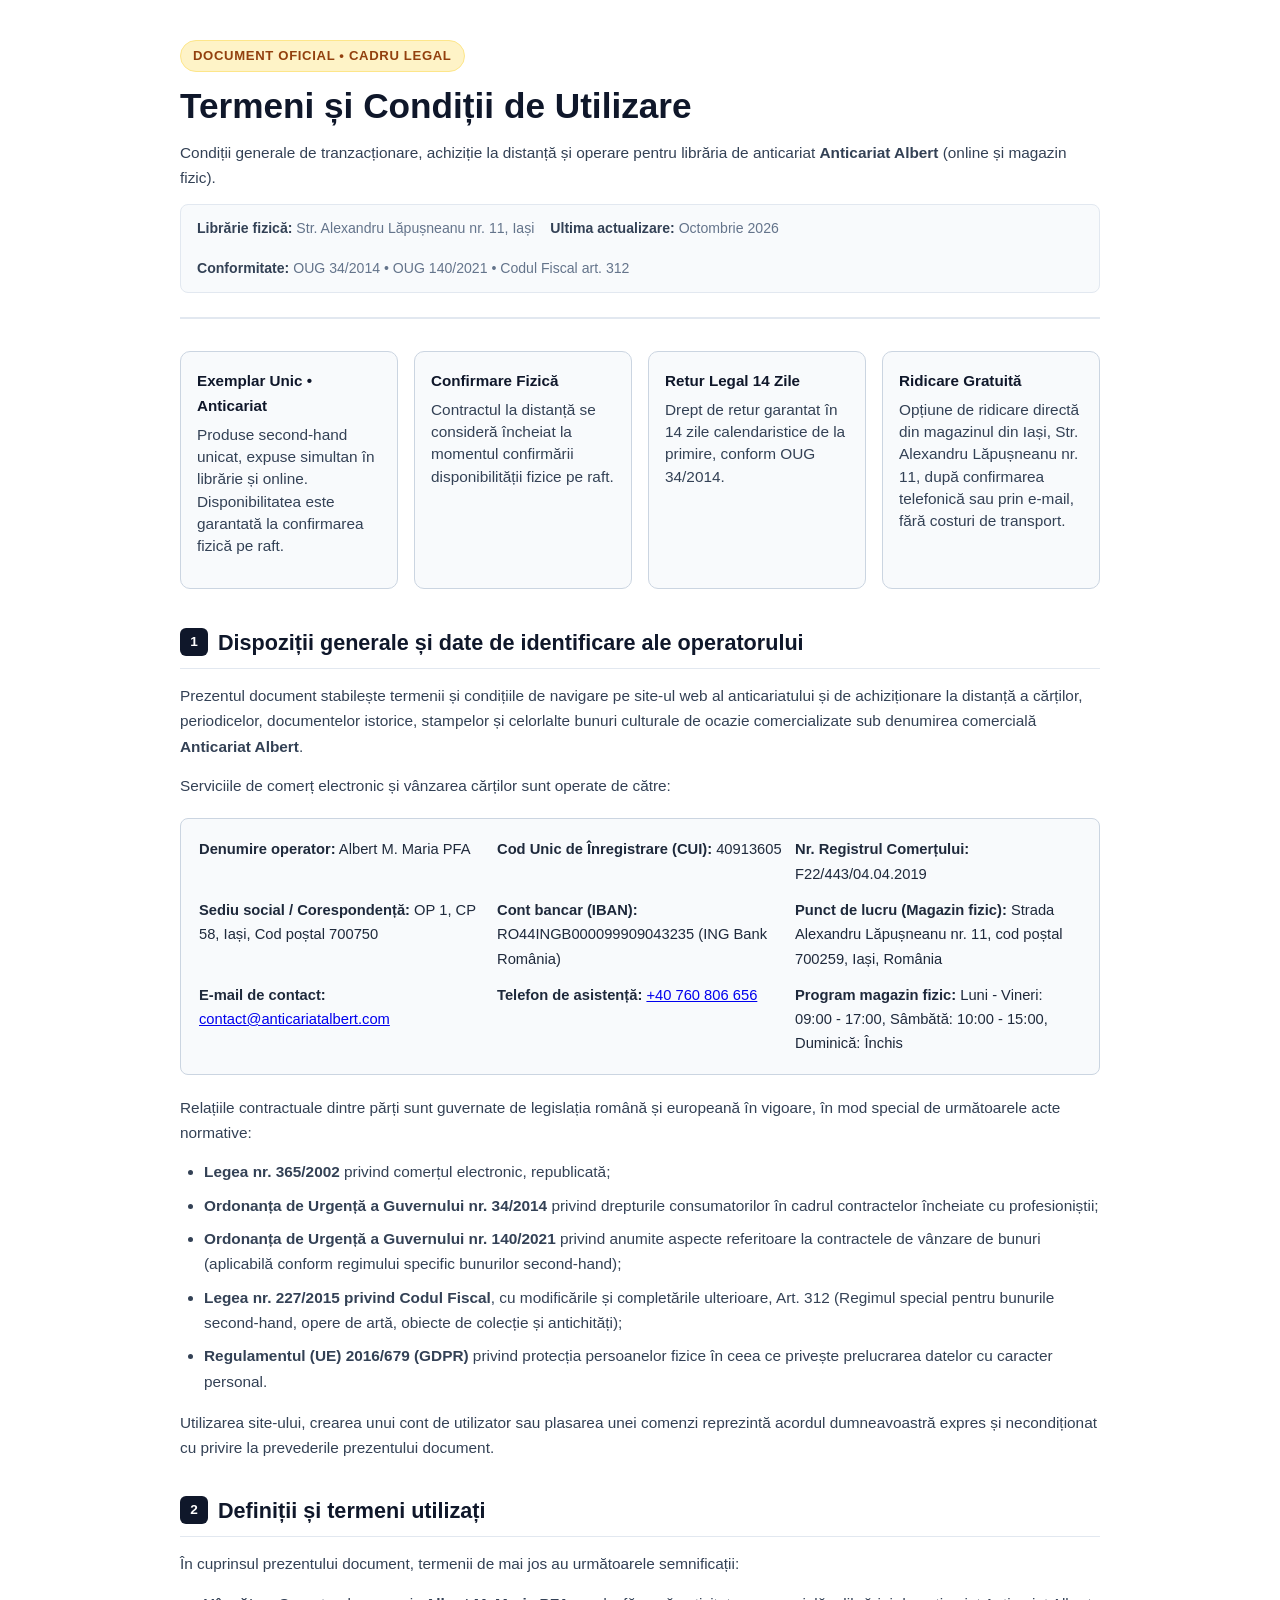
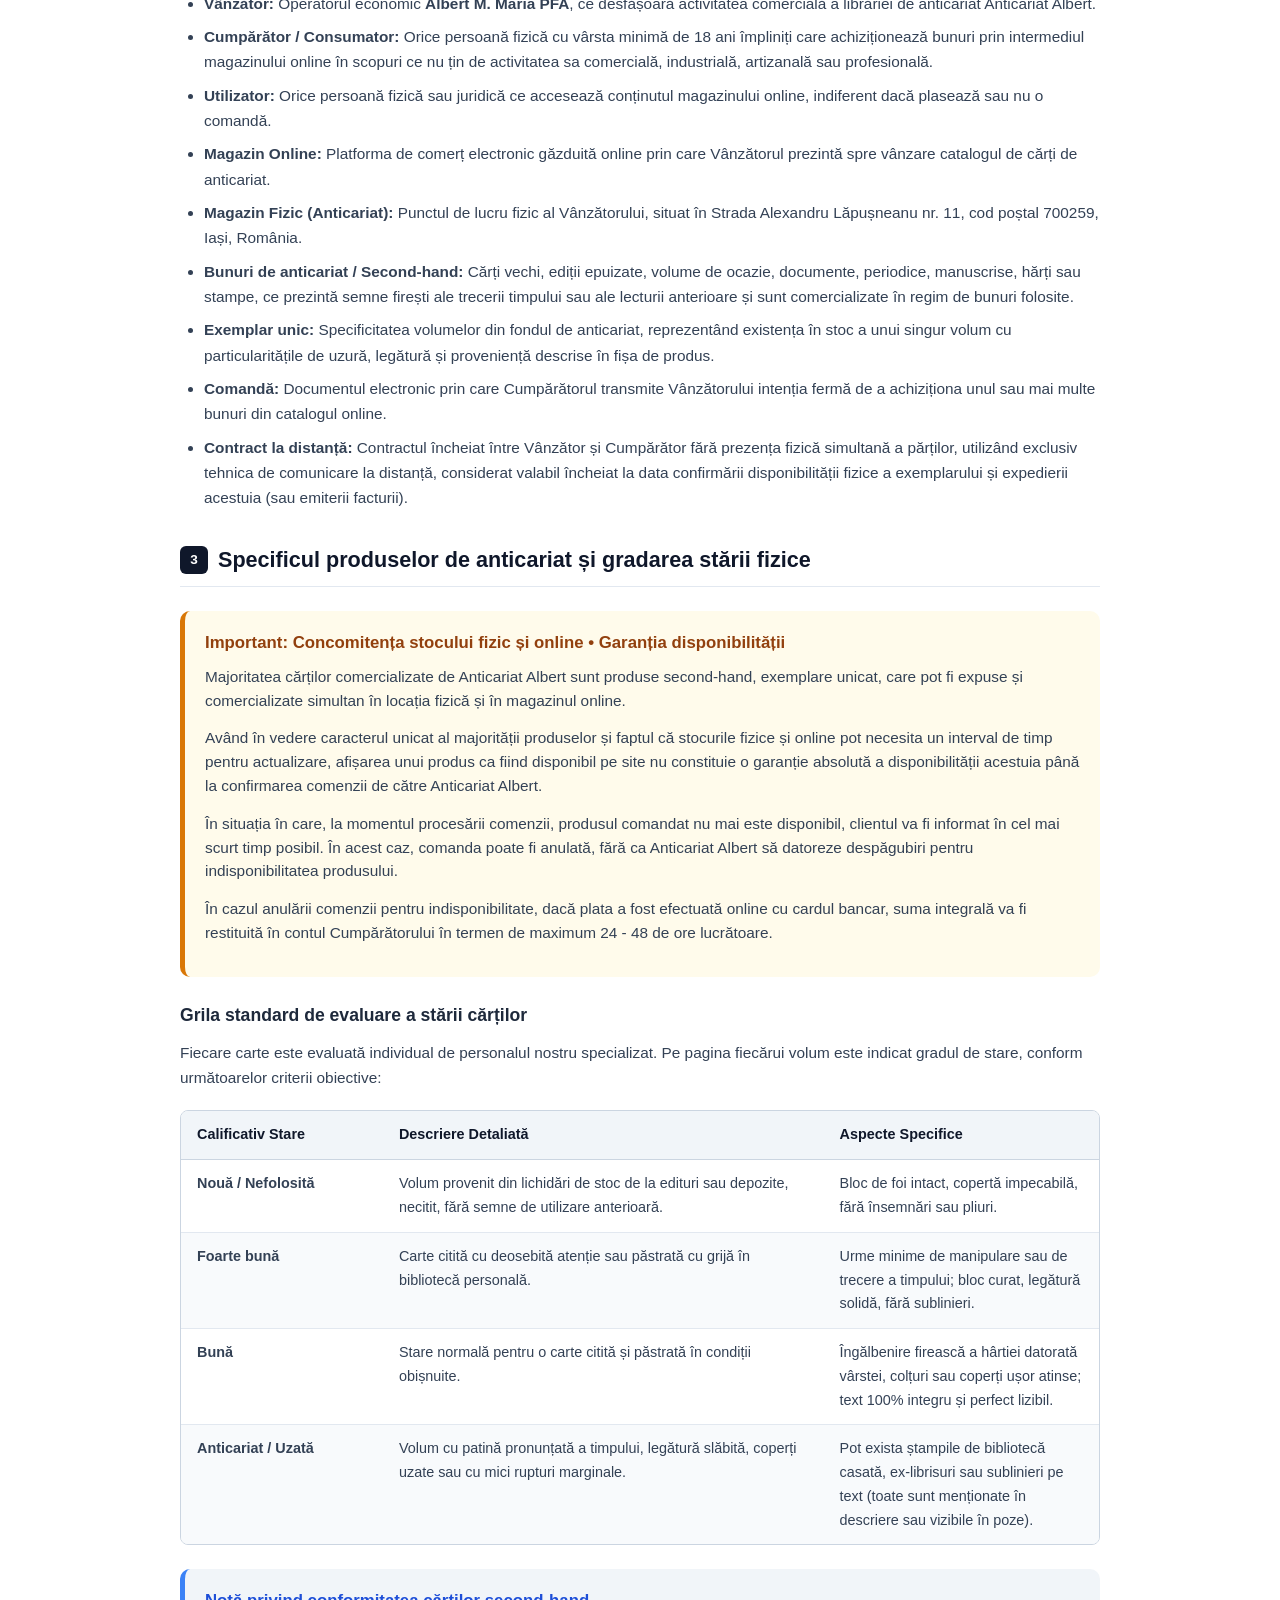
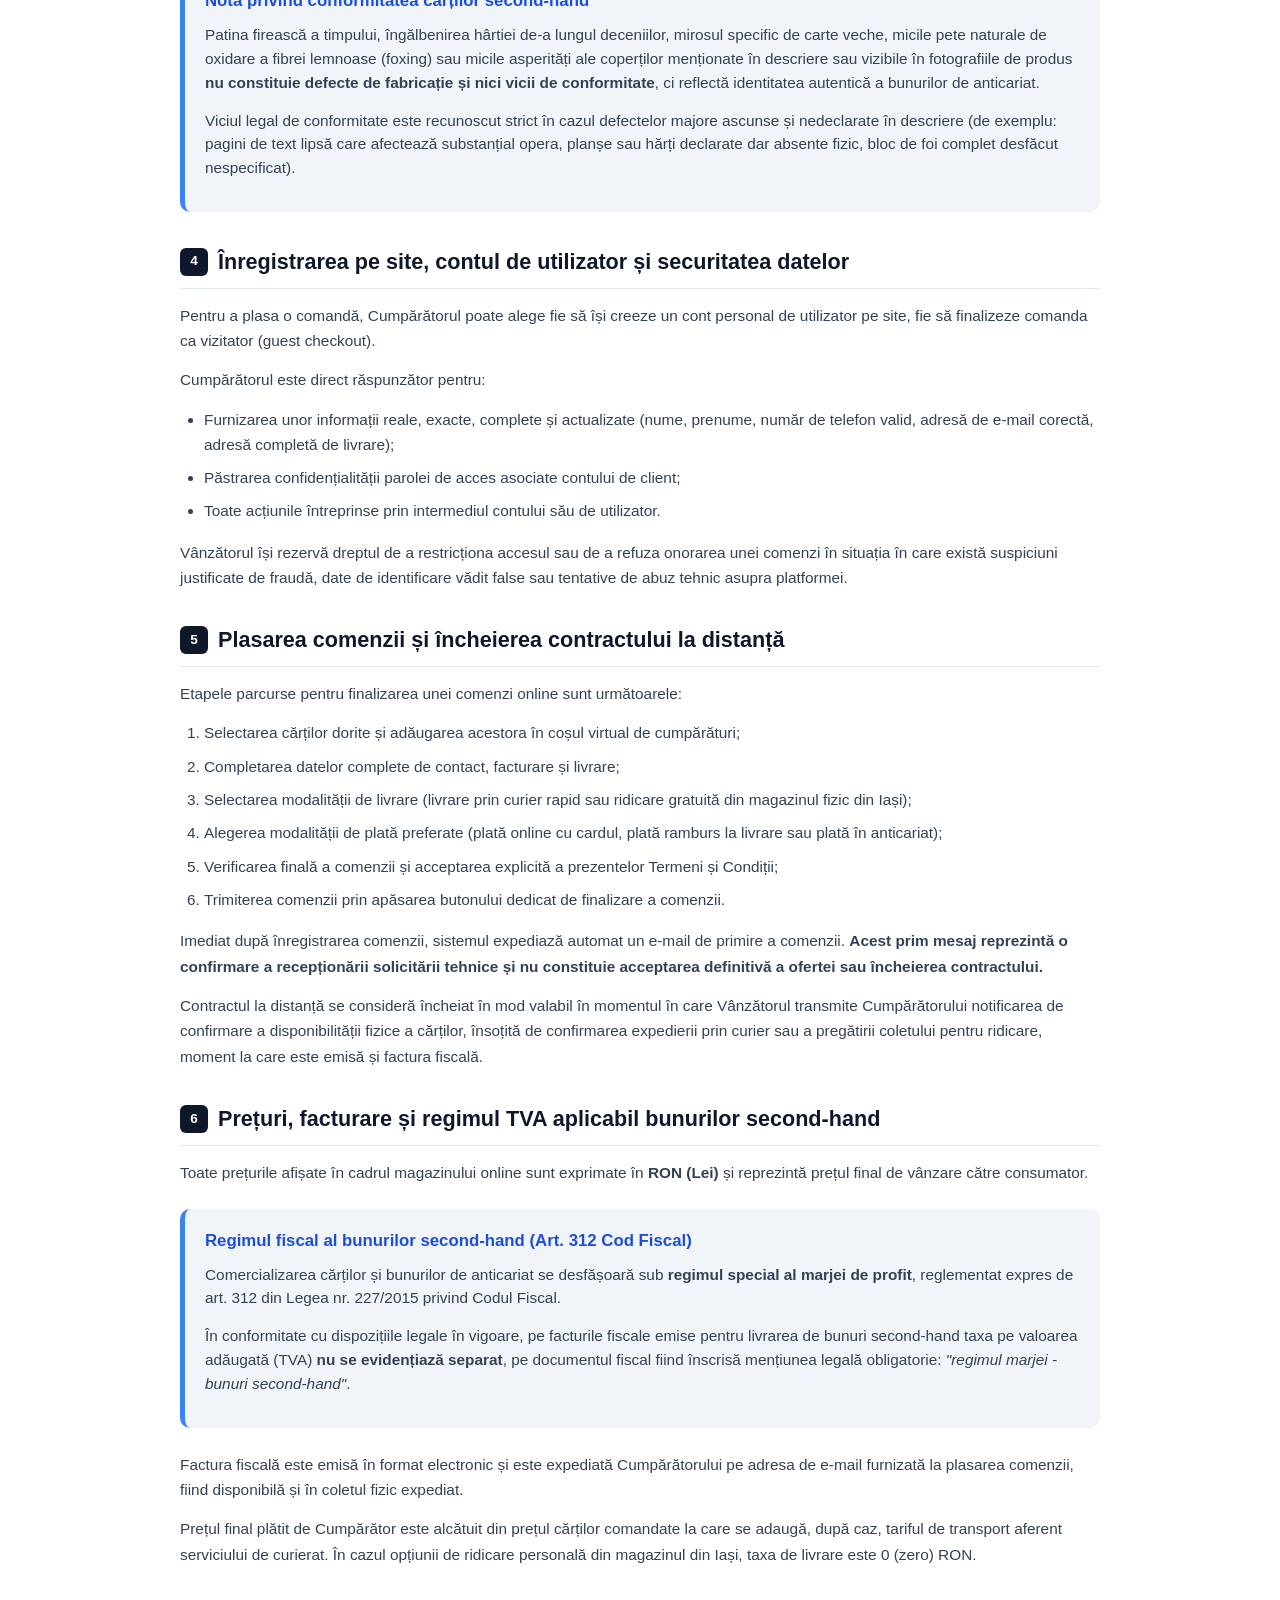
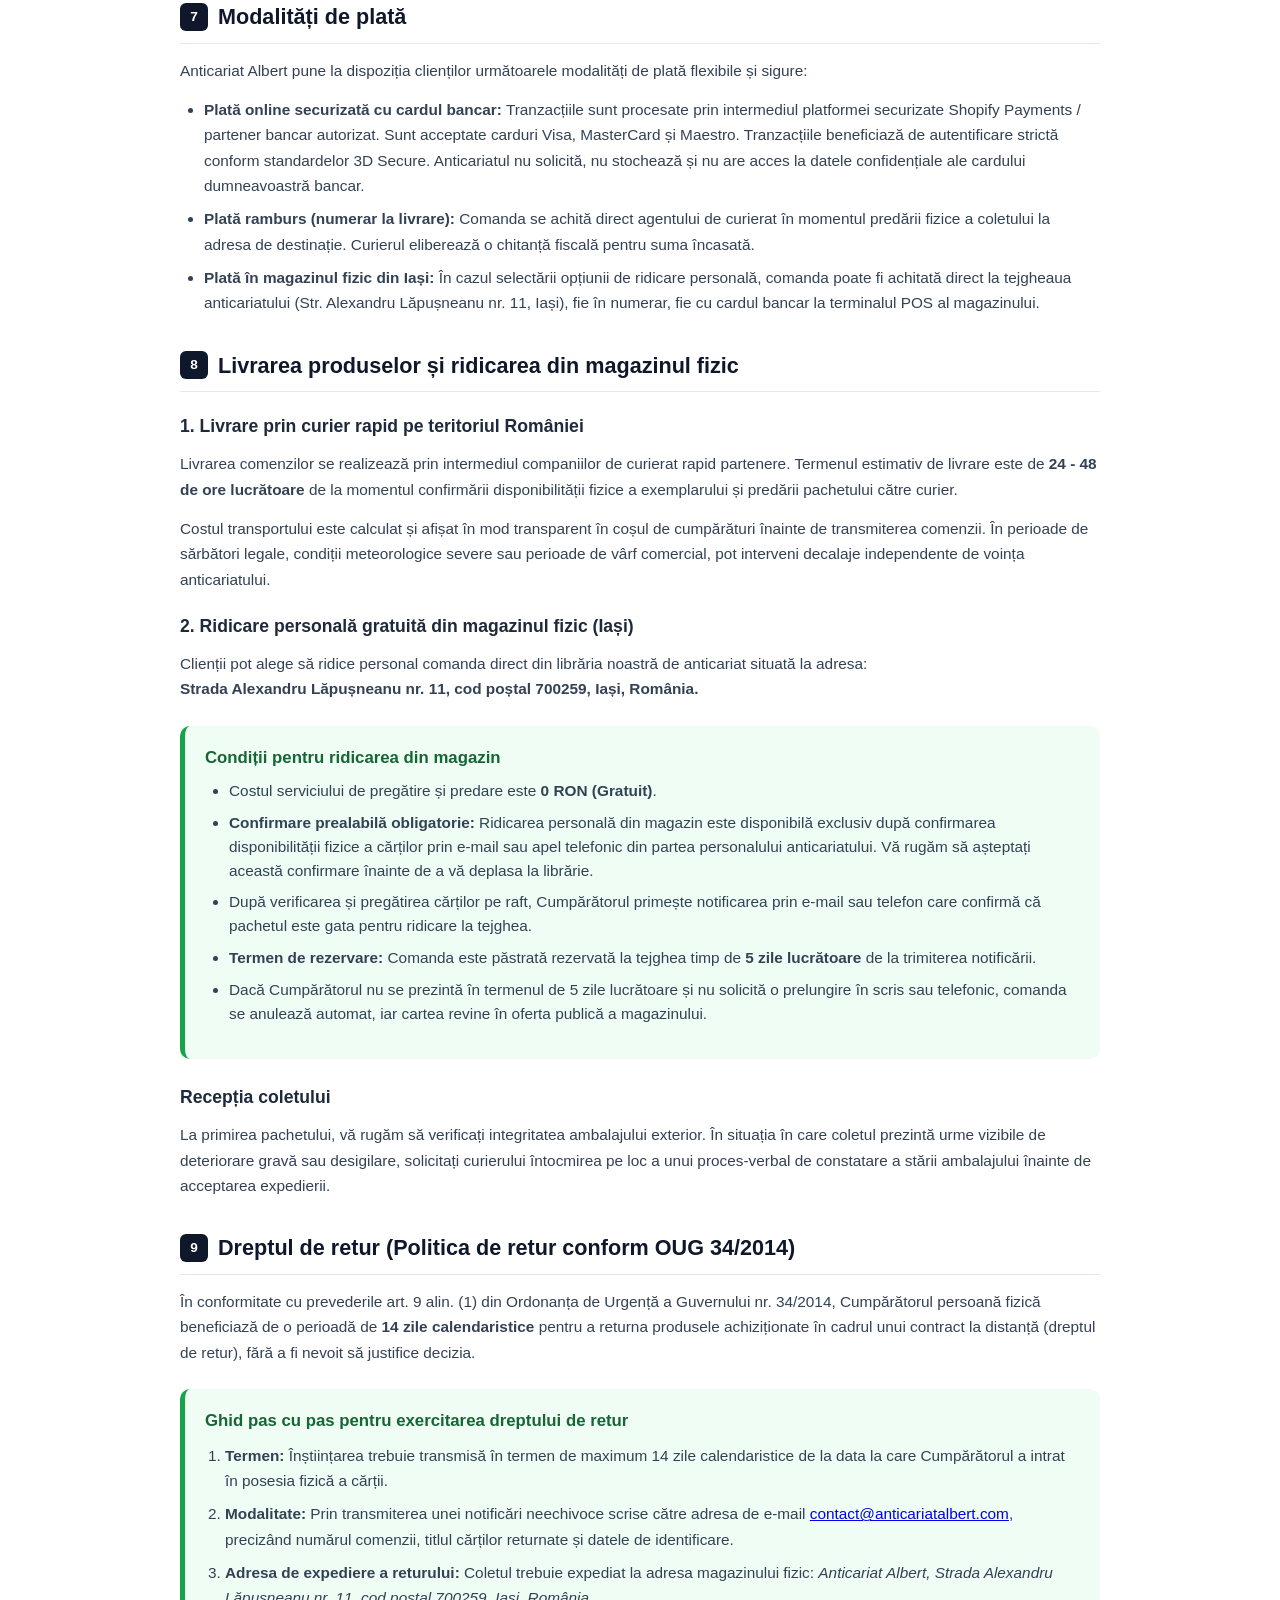
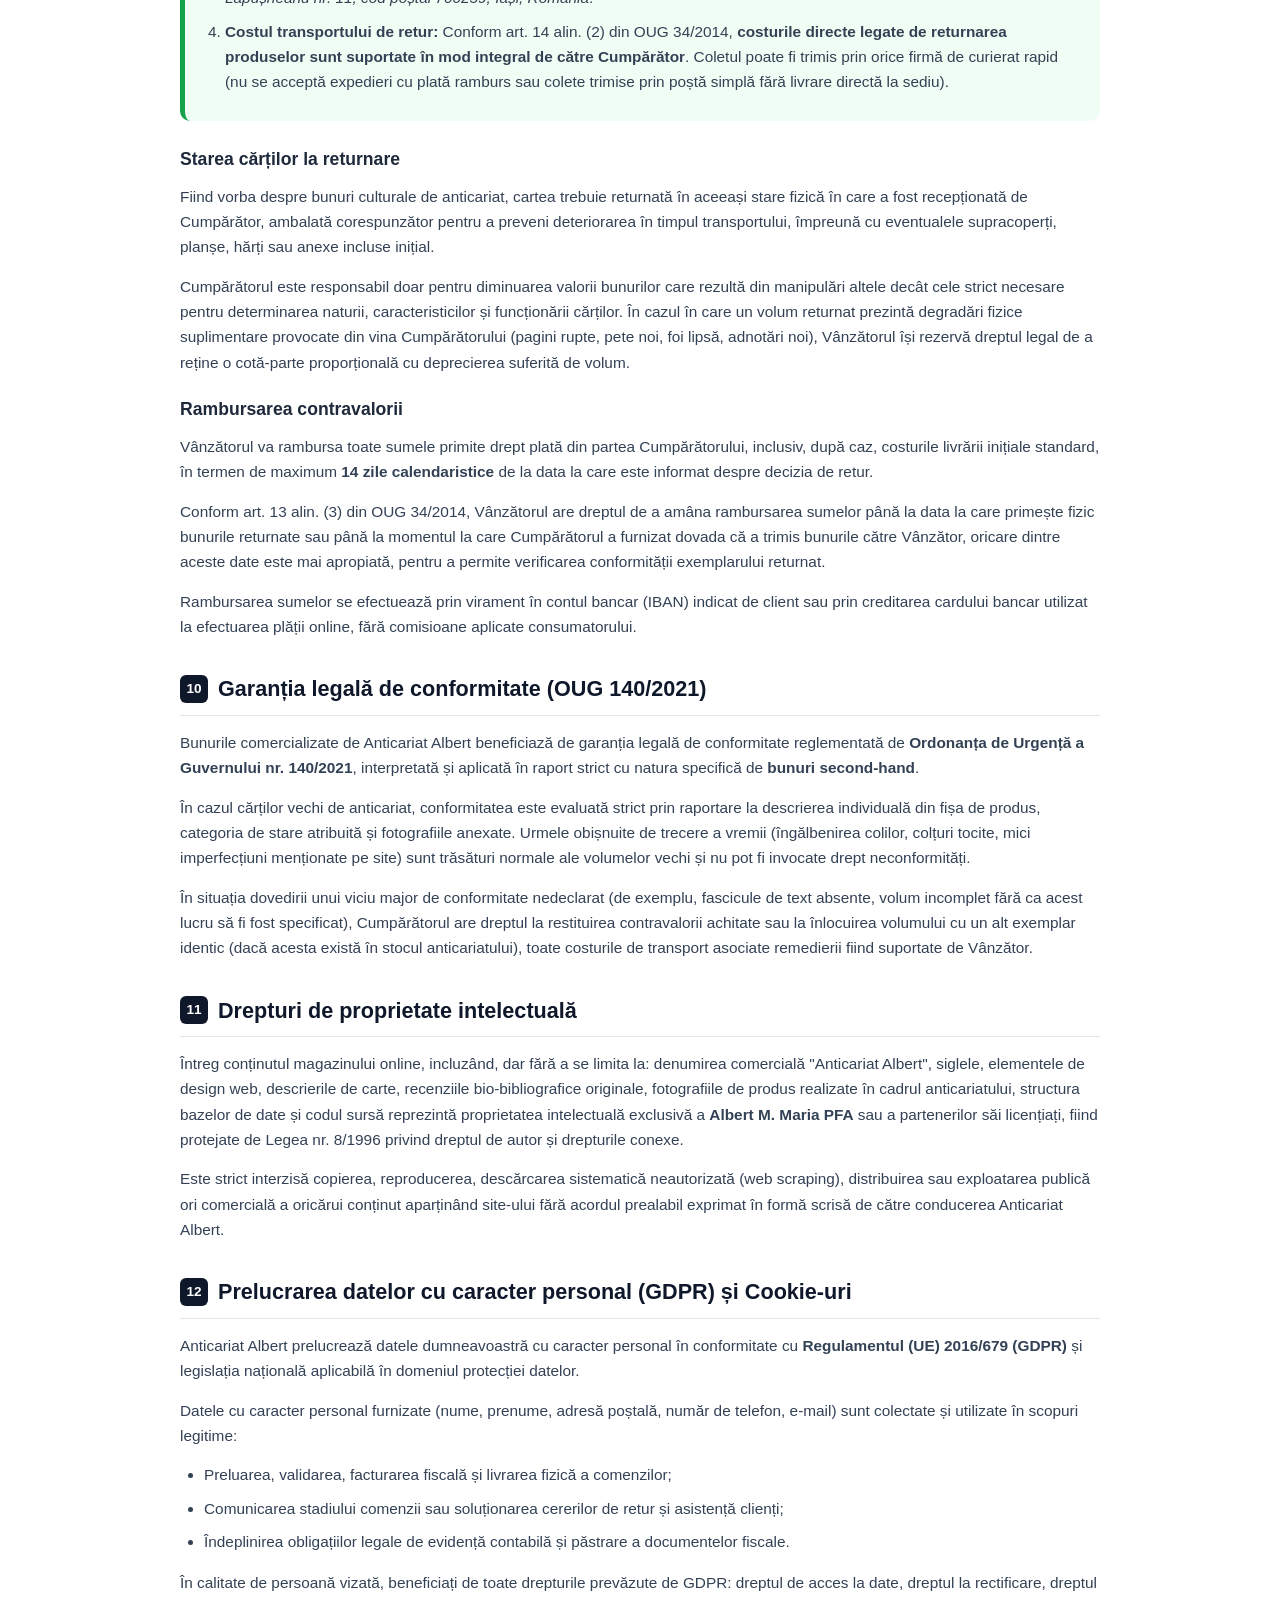
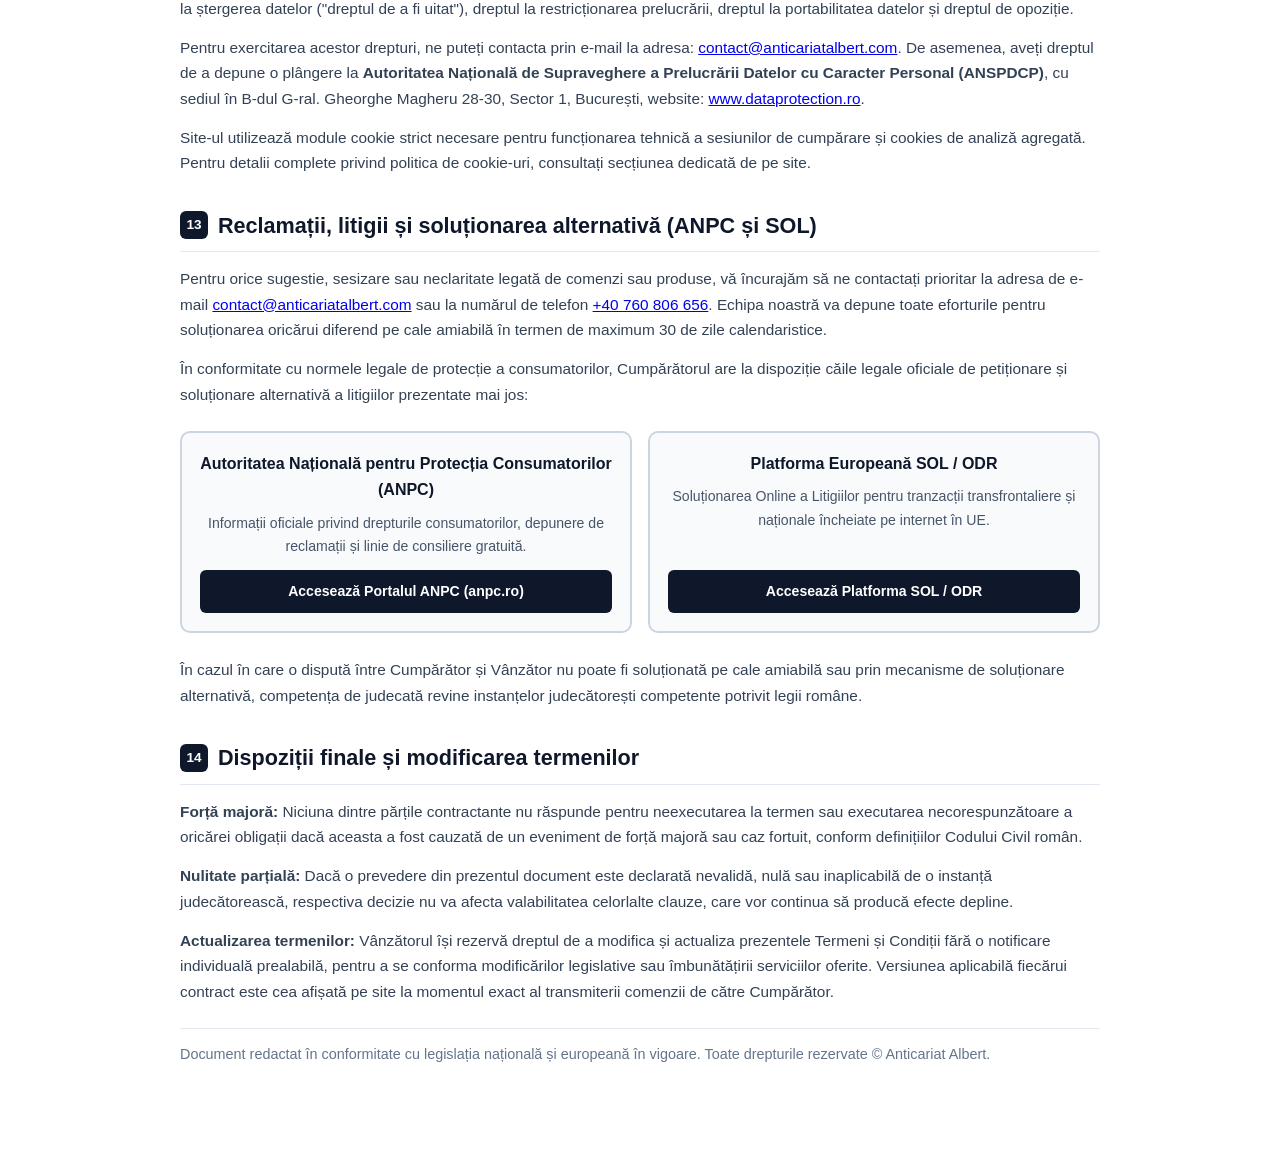
==== commit c459d27a: "feat(legal): update Termeni si Conditii with authentic operator details and deploy to Shopify" ====
--- a/anticariat_termeni_si_conditii.html
+++ b/anticariat_termeni_si_conditii.html
@@ -363,7 +363,7 @@
   <div class="anticariat-summary-grid">
     <div class="anticariat-summary-card">
       <h4>Exemplar Unic &bull; Anticariat</h4>
-      <p>Cărțile sunt în mare majoritate bunuri second-hand unicat, expuse simultan pe raftul fizic și online.</p>
+      <p>Produse second-hand unicat, expuse simultan în librărie și online. Disponibilitatea este garantată la confirmarea fizică pe raft.</p>
     </div>
     <div class="anticariat-summary-card">
       <h4>Confirmare Fizică</h4>
@@ -371,11 +371,11 @@
     </div>
     <div class="anticariat-summary-card">
       <h4>Retur Legal 14 Zile</h4>
-      <p>Drept de retragere garantat în 14 zile calendaristice de la primire, conform OUG 34/2014.</p>
+      <p>Drept de retur garantat în 14 zile calendaristice de la primire, conform OUG 34/2014.</p>
     </div>
     <div class="anticariat-summary-card">
       <h4>Ridicare Gratuită</h4>
-      <p>Opțiune de ridicare directă din magazinul din Iași, Str. Alexandru Lăpușneanu nr. 11, fără costuri.</p>
+      <p>Opțiune de ridicare directă din magazinul din Iași, Str. Alexandru Lăpușneanu nr. 11, după confirmarea telefonică sau prin e-mail, fără costuri de transport.</p>
     </div>
   </div>
 
@@ -391,14 +391,15 @@
 
     <div class="anticariat-contact-box">
       <div class="anticariat-contact-grid">
-        <div><strong>Denumire operator:</strong> <span class="anticariat-placeholder">[DENUMIRE_FIRMA_SRL]</span></div>
-        <div><strong>Cod Unic de Înregistrare (CUI):</strong> <span class="anticariat-placeholder">[CUI_FIRMA]</span></div>
-        <div><strong>Nr. Registrul Comerțului:</strong> <span class="anticariat-placeholder">[NUMAR_REGISTRU_COMERT]</span></div>
-        <div><strong>Sediu social:</strong> <span class="anticariat-placeholder">[SEDIU_SOCIAL]</span></div>
+        <div><strong>Denumire operator:</strong> Albert M. Maria PFA</div>
+        <div><strong>Cod Unic de Înregistrare (CUI):</strong> 40913605</div>
+        <div><strong>Nr. Registrul Comerțului:</strong> F22/443/04.04.2019</div>
+        <div><strong>Sediu social / Corespondență:</strong> OP 1, CP 58, Iași, Cod poștal 700750</div>
+        <div><strong>Cont bancar (IBAN):</strong> RO44INGB000099909043235 (ING Bank România)</div>
         <div><strong>Punct de lucru (Magazin fizic):</strong> Strada Alexandru Lăpușneanu nr. 11, cod poștal 700259, Iași, România</div>
-        <div><strong>E-mail de contact:</strong> <span class="anticariat-placeholder">[EMAIL_CONTACT]</span></div>
-        <div><strong>Telefon asistență clienți:</strong> <span class="anticariat-placeholder">[TELEFON_CONTACT]</span></div>
-        <div><strong>Program magazin fizic:</strong> <span class="anticariat-placeholder">[PROGRAM_MAGAZIN]</span></div>
+        <div><strong>E-mail de contact:</strong> <a href="mailto:contact@anticariatalbert.com">contact@anticariatalbert.com</a></div>
+        <div><strong>Telefon de asistență:</strong> <a href="tel:+40760806656">+40 760 806 656</a></div>
+        <div><strong>Program magazin fizic:</strong> Luni - Vineri: 09:00 - 17:00, Sâmbătă: 10:00 - 15:00, Duminică: Închis</div>
       </div>
     </div>
 
@@ -422,7 +423,7 @@
     <h2><span class="sec-nr">2</span> Definiții și termeni utilizați</h2>
     <p>În cuprinsul prezentului document, termenii de mai jos au următoarele semnificații:</p>
     <ul>
-      <li><strong>Vânzător:</strong> Operatorul economic <span class="anticariat-placeholder">[DENUMIRE_FIRMA_SRL]</span>, ce desfășoară activitatea comercială a librăriei de anticariat Anticariat Albert.</li>
+      <li><strong>Vânzător:</strong> Operatorul economic <strong>Albert M. Maria PFA</strong>, ce desfășoară activitatea comercială a librăriei de anticariat Anticariat Albert.</li>
       <li><strong>Cumpărător / Consumator:</strong> Orice persoană fizică cu vârsta minimă de 18 ani împliniți care achiziționează bunuri prin intermediul magazinului online în scopuri ce nu țin de activitatea sa comercială, industrială, artizanală sau profesională.</li>
       <li><strong>Utilizator:</strong> Orice persoană fizică sau juridică ce accesează conținutul magazinului online, indiferent dacă plasează sau nu o comandă.</li>
       <li><strong>Magazin Online:</strong> Platforma de comerț electronic găzduită online prin care Vânzătorul prezintă spre vânzare catalogul de cărți de anticariat.</li>
@@ -439,15 +440,18 @@
     <h2><span class="sec-nr">3</span> Specificul produselor de anticariat și gradarea stării fizice</h2>
 
     <div class="anticariat-callout anticariat-callout-warning">
-      <h4>Important: Concomitența stocului fizic și online</h4>
+      <h4>Important: Concomitența stocului fizic și online &bull; Garanția disponibilității</h4>
       <p>
-        Cărțile prezentate pe site-ul nostru sunt expuse simultan pe rafturile magazinului fizic din Iași (Strada Alexandru Lăpușneanu nr. 11). Marea majoritate a cărților există în <strong>exemplar unic</strong>.
+        Majoritatea cărților comercializate de Anticariat Albert sunt produse second-hand, exemplare unicat, care pot fi expuse și comercializate simultan în locația fizică și în magazinul online.
       </p>
       <p style="margin-top: 8px;">
-        Plasarea unei comenzi pe site constituie o ofertă fermă de cumpărare. Contractul la distanță se consideră încheiat <strong>numai în momentul în care personalul anticariatului verifică și confirmă fizic prezența cărții pe raft</strong> și pregătește coletul pentru expediere (sau emite factura fiscală).
+        Având în vedere caracterul unicat al majorității produselor și faptul că stocurile fizice și online pot necesita un interval de timp pentru actualizare, afișarea unui produs ca fiind disponibil pe site nu constituie o garanție absolută a disponibilității acestuia până la confirmarea comenzii de către Anticariat Albert.
       </p>
       <p style="margin-top: 8px;">
-        În situația rară în care un volum a fost achiziționat la tejghea în magazinul fizic chiar înainte de sincronizarea bazei de date cu comanda online, Vânzătorul va notifica de urgență Cumpărătorul. Comanda va fi anulată fără nicio penalitate, iar dacă plata a fost efectuată online cu cardul bancar, suma integrală va fi restituită în contul Cumpărătorului în termen de maximum 24 - 48 de ore lucrătoare.
+        În situația în care, la momentul procesării comenzii, produsul comandat nu mai este disponibil, clientul va fi informat în cel mai scurt timp posibil. În acest caz, comanda poate fi anulată, fără ca Anticariat Albert să datoreze despăgubiri pentru indisponibilitatea produsului.
+      </p>
+      <p style="margin-top: 8px;">
+        În cazul anulării comenzii pentru indisponibilitate, dacă plata a fost efectuată online cu cardul bancar, suma integrală va fi restituită în contul Cumpărătorului în termen de maximum 24 - 48 de ore lucrătoare.
       </p>
     </div>
 
@@ -602,7 +606,8 @@
       <h4>Condiții pentru ridicarea din magazin</h4>
       <ul>
         <li>Costul serviciului de pregătire și predare este <strong>0 RON (Gratuit)</strong>.</li>
-        <li>După pregătirea cărților, Cumpărătorul primește o notificare prin e-mail sau SMS care confirmă că volumul este gata pentru ridicare.</li>
+        <li><strong>Confirmare prealabilă obligatorie:</strong> Ridicarea personală din magazin este disponibilă exclusiv după confirmarea disponibilității fizice a cărților prin e-mail sau apel telefonic din partea personalului anticariatului. Vă rugăm să așteptați această confirmare înainte de a vă deplasa la librărie.</li>
+        <li>După verificarea și pregătirea cărților pe raft, Cumpărătorul primește notificarea prin e-mail sau telefon care confirmă că pachetul este gata pentru ridicare la tejghea.</li>
         <li><strong>Termen de rezervare:</strong> Comanda este păstrată rezervată la tejghea timp de <strong>5 zile lucrătoare</strong> de la trimiterea notificării.</li>
         <li>Dacă Cumpărătorul nu se prezintă în termenul de 5 zile lucrătoare și nu solicită o prelungire în scris sau telefonic, comanda se anulează automat, iar cartea revine în oferta publică a magazinului.</li>
       </ul>
@@ -616,16 +621,16 @@
 
   <!-- SECTION 9 -->
   <section id="sectiunea-9">
-    <h2><span class="sec-nr">9</span> Dreptul de retragere (Politica de retur conform OUG 34/2014)</h2>
-    <p>
-      În conformitate cu prevederile art. 9 alin. (1) din Ordonanța de Urgență a Guvernului nr. 34/2014, Cumpărătorul persoană fizică beneficiază de o perioadă de <strong>14 zile calendaristice</strong> pentru a se retrage dintr-un contract la distanță, fără a fi nevoit să justifice decizia de retragere.
+    <h2><span class="sec-nr">9</span> Dreptul de retur (Politica de retur conform OUG 34/2014)</h2>
+    <p>
+      În conformitate cu prevederile art. 9 alin. (1) din Ordonanța de Urgență a Guvernului nr. 34/2014, Cumpărătorul persoană fizică beneficiază de o perioadă de <strong>14 zile calendaristice</strong> pentru a returna produsele achiziționate în cadrul unui contract la distanță (dreptul de retur), fără a fi nevoit să justifice decizia.
     </p>
 
     <div class="anticariat-callout anticariat-callout-info">
       <h4>Ghid pas cu pas pentru exercitarea dreptului de retur</h4>
       <ol style="margin: 0; padding-left: 20px;">
         <li><strong>Termen:</strong> Înștiințarea trebuie transmisă în termen de maximum 14 zile calendaristice de la data la care Cumpărătorul a intrat în posesia fizică a cărții.</li>
-        <li><strong>Modalitate:</strong> Prin transmiterea unei notificări neechivoce scrise către adresa de e-mail <span class="anticariat-placeholder">[EMAIL_CONTACT]</span>, precizând numărul comenzii, titlul cărților returnate și datele de identificare.</li>
+        <li><strong>Modalitate:</strong> Prin transmiterea unei notificări neechivoce scrise către adresa de e-mail <a href="mailto:contact@anticariatalbert.com">contact@anticariatalbert.com</a>, precizând numărul comenzii, titlul cărților returnate și datele de identificare.</li>
         <li><strong>Adresa de expediere a returului:</strong> Coletul trebuie expediat la adresa magazinului fizic: <em>Anticariat Albert, Strada Alexandru Lăpușneanu nr. 11, cod poștal 700259, Iași, România</em>.</li>
         <li><strong>Costul transportului de retur:</strong> Conform art. 14 alin. (2) din OUG 34/2014, <strong>costurile directe legate de returnarea produselor sunt suportate în mod integral de către Cumpărător</strong>. Coletul poate fi trimis prin orice firmă de curierat rapid (nu se acceptă expedieri cu plată ramburs sau colete trimise prin poștă simplă fără livrare directă la sediu).</li>
       </ol>
@@ -641,7 +646,7 @@
 
     <h3>Rambursarea contravalorii</h3>
     <p>
-      Vânzătorul va rambursa toate sumele primite drept plată din partea Cumpărătorului, inclusiv, după caz, costurile livrării inițiale standard, în termen de maximum <strong>14 zile calendaristice</strong> de la data la care este informat despre decizia de retragere.
+      Vânzătorul va rambursa toate sumele primite drept plată din partea Cumpărătorului, inclusiv, după caz, costurile livrării inițiale standard, în termen de maximum <strong>14 zile calendaristice</strong> de la data la care este informat despre decizia de retur.
     </p>
     <p>
       Conform art. 13 alin. (3) din OUG 34/2014, Vânzătorul are dreptul de a amâna rambursarea sumelor până la data la care primește fizic bunurile returnate sau până la momentul la care Cumpărătorul a furnizat dovada că a trimis bunurile către Vânzător, oricare dintre aceste date este mai apropiată, pentru a permite verificarea conformității exemplarului returnat.
@@ -669,7 +674,7 @@
   <section id="sectiunea-11">
     <h2><span class="sec-nr">11</span> Drepturi de proprietate intelectuală</h2>
     <p>
-      Întreg conținutul magazinului online, incluzând, dar fără a se limita la: denumirea comercială "Anticariat Albert", siglele, elementele de design web, descrierile de carte, recenziile bio-bibliografice originale, fotografiile de produs realizate în cadrul anticariatului, structura bazelor de date și codul sursă reprezintă proprietatea intelectuală exclusivă a <span class="anticariat-placeholder">[DENUMIRE_FIRMA_SRL]</span> sau a partenerilor săi licențiați, fiind protejate de Legea nr. 8/1996 privind dreptul de autor și drepturile conexe.
+      Întreg conținutul magazinului online, incluzând, dar fără a se limita la: denumirea comercială "Anticariat Albert", siglele, elementele de design web, descrierile de carte, recenziile bio-bibliografice originale, fotografiile de produs realizate în cadrul anticariatului, structura bazelor de date și codul sursă reprezintă proprietatea intelectuală exclusivă a <strong>Albert M. Maria PFA</strong> sau a partenerilor săi licențiați, fiind protejate de Legea nr. 8/1996 privind dreptul de autor și drepturile conexe.
     </p>
     <p>
       Este strict interzisă copierea, reproducerea, descărcarea sistematică neautorizată (web scraping), distribuirea sau exploatarea publică ori comercială a oricărui conținut aparținând site-ului fără acordul prealabil exprimat în formă scrisă de către conducerea Anticariat Albert.
@@ -694,7 +699,7 @@
       În calitate de persoană vizată, beneficiați de toate drepturile prevăzute de GDPR: dreptul de acces la date, dreptul la rectificare, dreptul la ștergerea datelor ("dreptul de a fi uitat"), dreptul la restricționarea prelucrării, dreptul la portabilitatea datelor și dreptul de opoziție.
     </p>
     <p>
-      Pentru exercitarea acestor drepturi, ne puteți contacta prin e-mail la adresa: <span class="anticariat-placeholder">[EMAIL_CONTACT]</span>. De asemenea, aveți dreptul de a depune o plângere la <strong>Autoritatea Națională de Supraveghere a Prelucrării Datelor cu Caracter Personal (ANSPDCP)</strong>, cu sediul în B-dul G-ral. Gheorghe Magheru 28-30, Sector 1, București, website: <a href="https://www.dataprotection.ro/" target="_blank" rel="noopener noreferrer">www.dataprotection.ro</a>.
+      Pentru exercitarea acestor drepturi, ne puteți contacta prin e-mail la adresa: <a href="mailto:contact@anticariatalbert.com">contact@anticariatalbert.com</a>. De asemenea, aveți dreptul de a depune o plângere la <strong>Autoritatea Națională de Supraveghere a Prelucrării Datelor cu Caracter Personal (ANSPDCP)</strong>, cu sediul în B-dul G-ral. Gheorghe Magheru 28-30, Sector 1, București, website: <a href="https://www.dataprotection.ro/" target="_blank" rel="noopener noreferrer">www.dataprotection.ro</a>.
     </p>
     <p>
       Site-ul utilizează module cookie strict necesare pentru funcționarea tehnică a sesiunilor de cumpărare și cookies de analiză agregată. Pentru detalii complete privind politica de cookie-uri, consultați secțiunea dedicată de pe site.
@@ -705,7 +710,7 @@
   <section id="sectiunea-13">
     <h2><span class="sec-nr">13</span> Reclamații, litigii și soluționarea alternativă (ANPC și SOL)</h2>
     <p>
-      Pentru orice sugestie, sesizare sau neclaritate legată de comenzi sau produse, vă încurajăm să ne contactați prioritar la adresa de e-mail <span class="anticariat-placeholder">[EMAIL_CONTACT]</span> sau la numărul de telefon <span class="anticariat-placeholder">[TELEFON_CONTACT]</span>. Echipa noastră va depune toate eforturile pentru soluționarea oricărui diferend pe cale amiabilă în termen de maximum 30 de zile calendaristice.
+      Pentru orice sugestie, sesizare sau neclaritate legată de comenzi sau produse, vă încurajăm să ne contactați prioritar la adresa de e-mail <a href="mailto:contact@anticariatalbert.com">contact@anticariatalbert.com</a> sau la numărul de telefon <a href="tel:+40760806656">+40 760 806 656</a>. Echipa noastră va depune toate eforturile pentru soluționarea oricărui diferend pe cale amiabilă în termen de maximum 30 de zile calendaristice.
     </p>
     <p>
       În conformitate cu normele legale de protecție a consumatorilor, Cumpărătorul are la dispoziție căile legale oficiale de petiționare și soluționare alternativă a litigiilor prezentate mai jos:
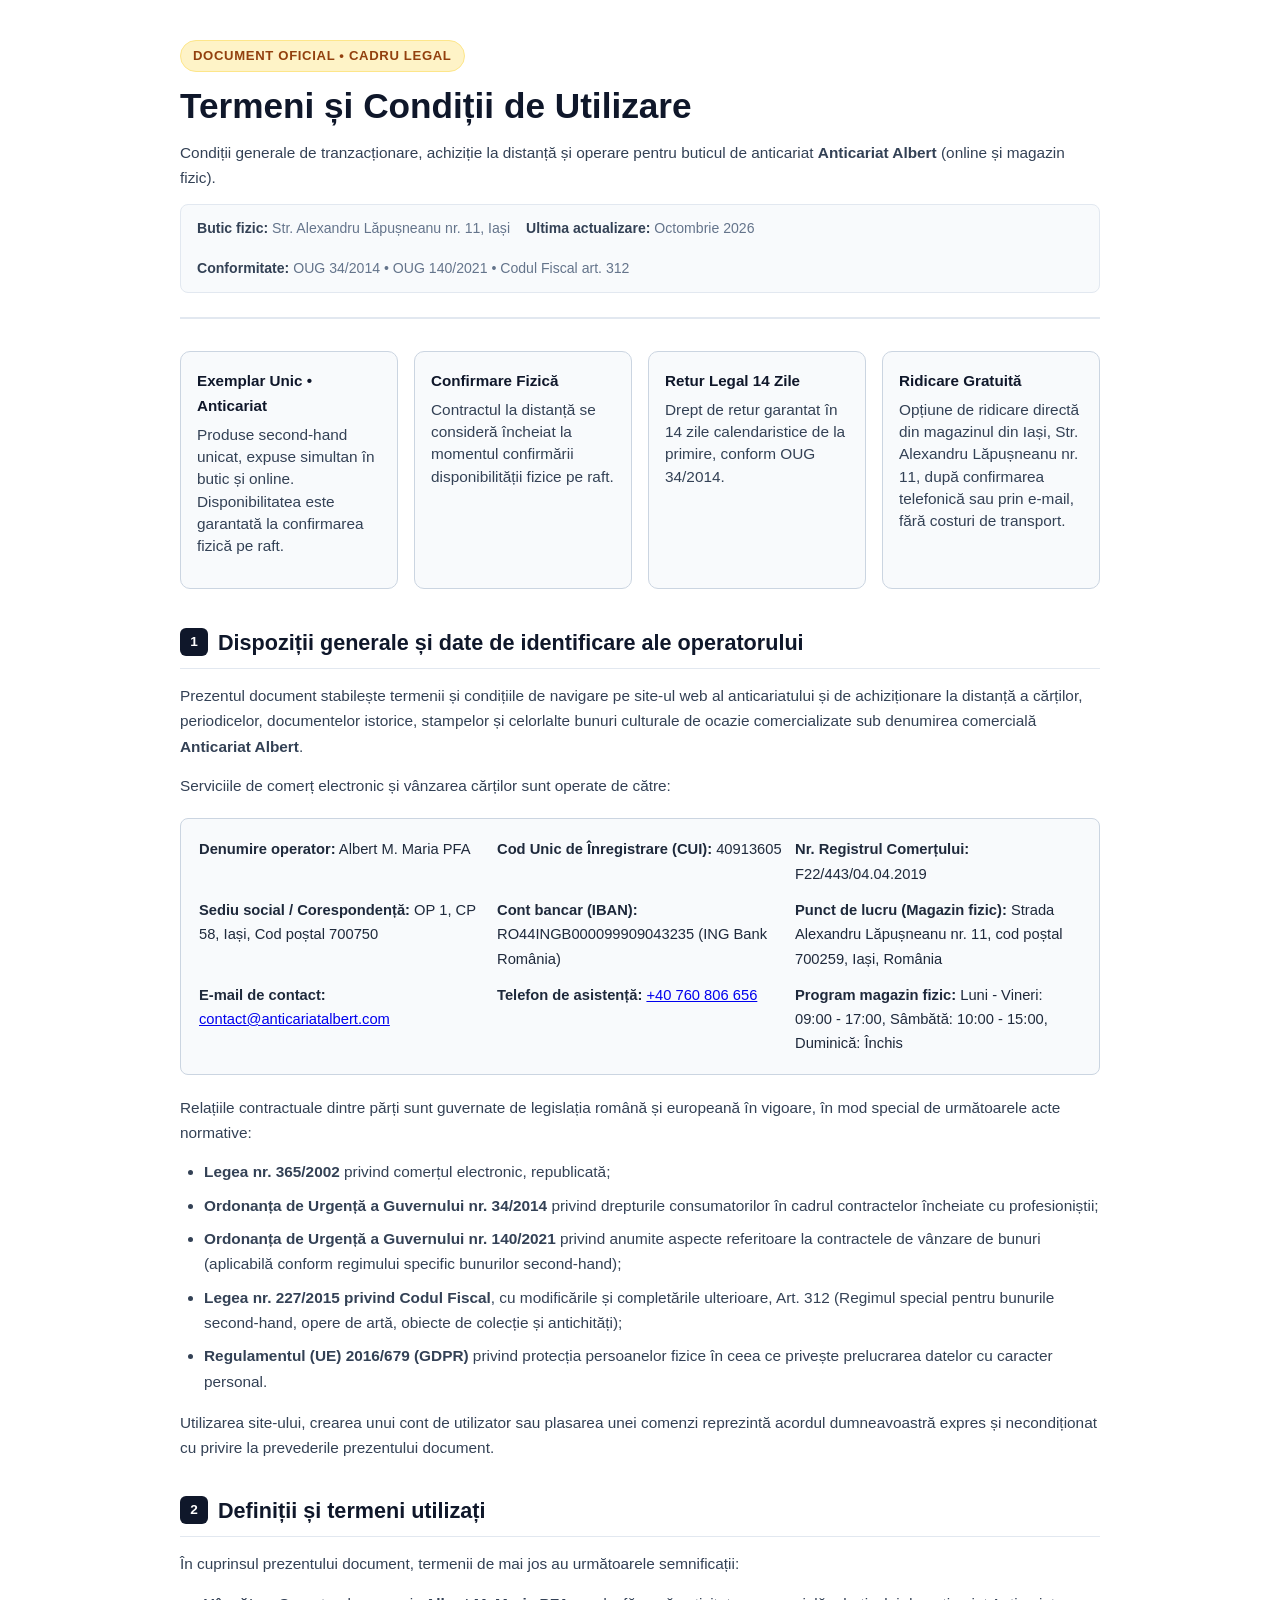
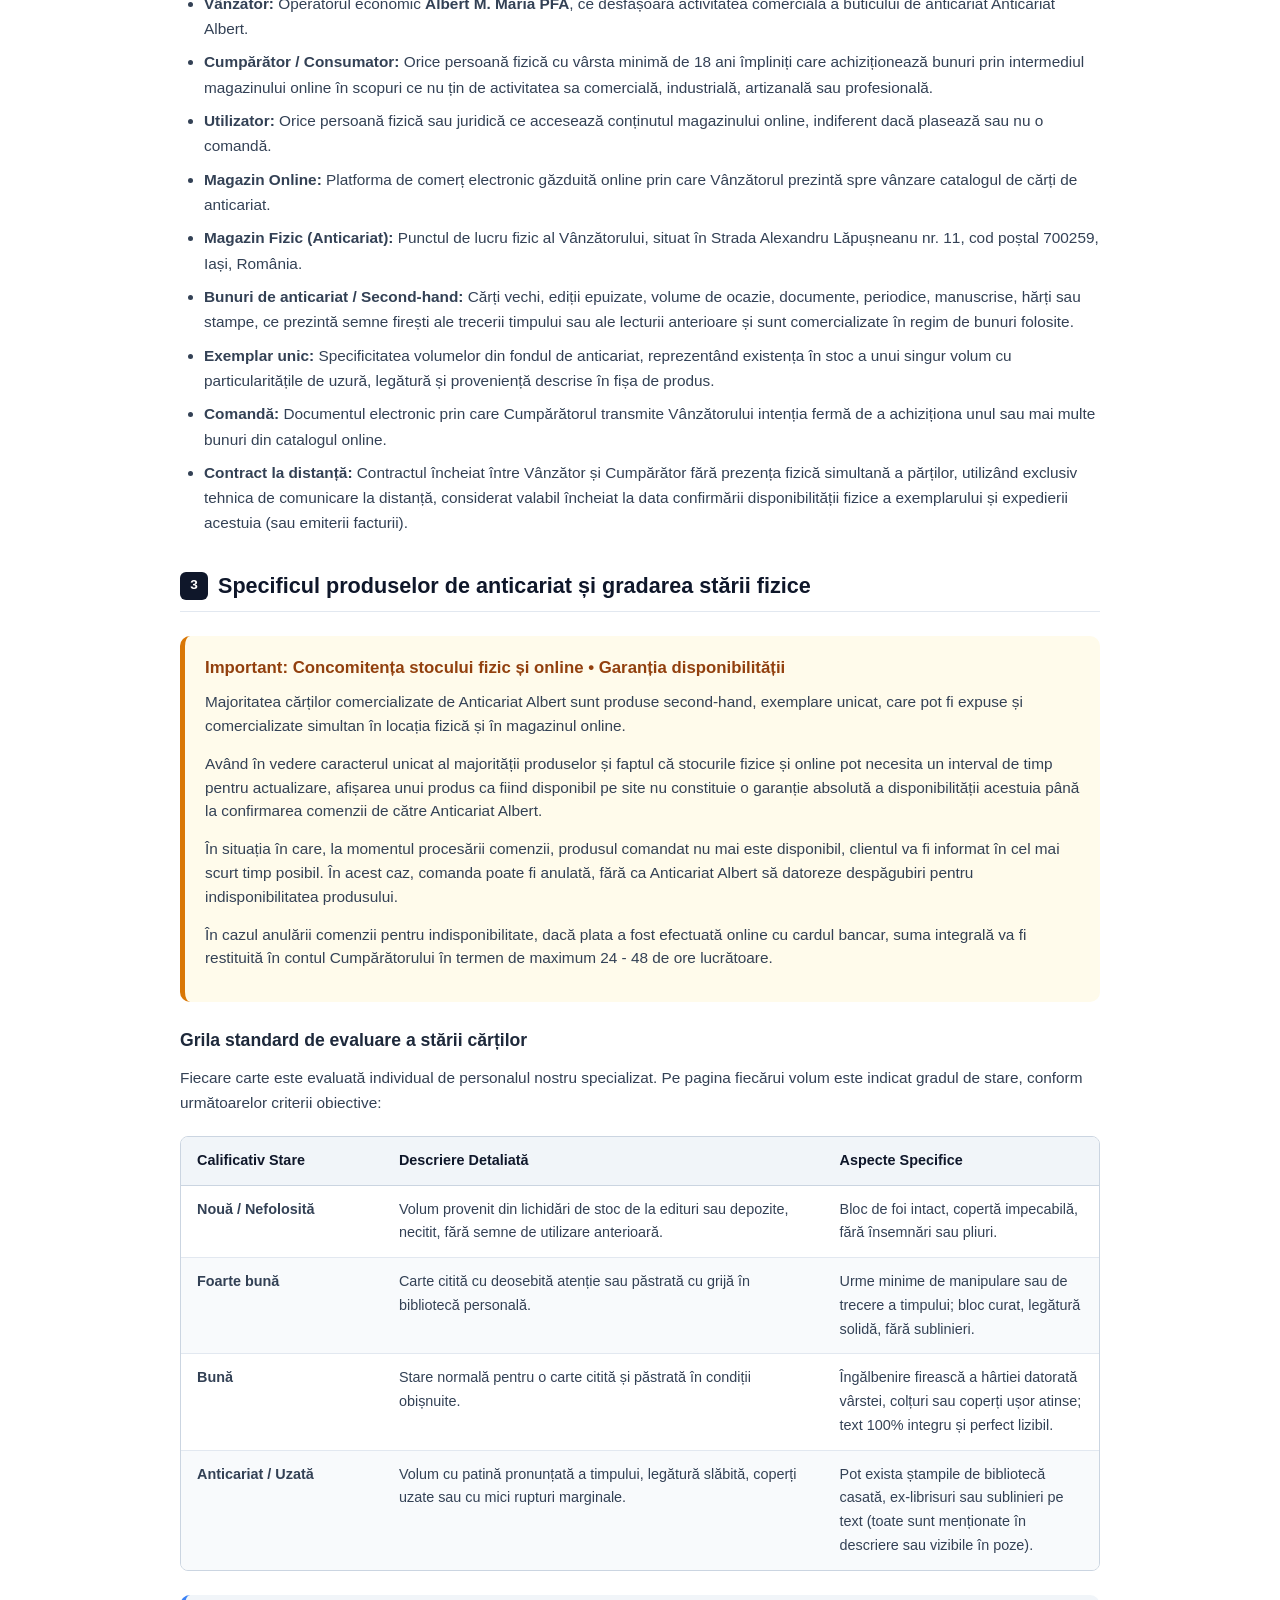
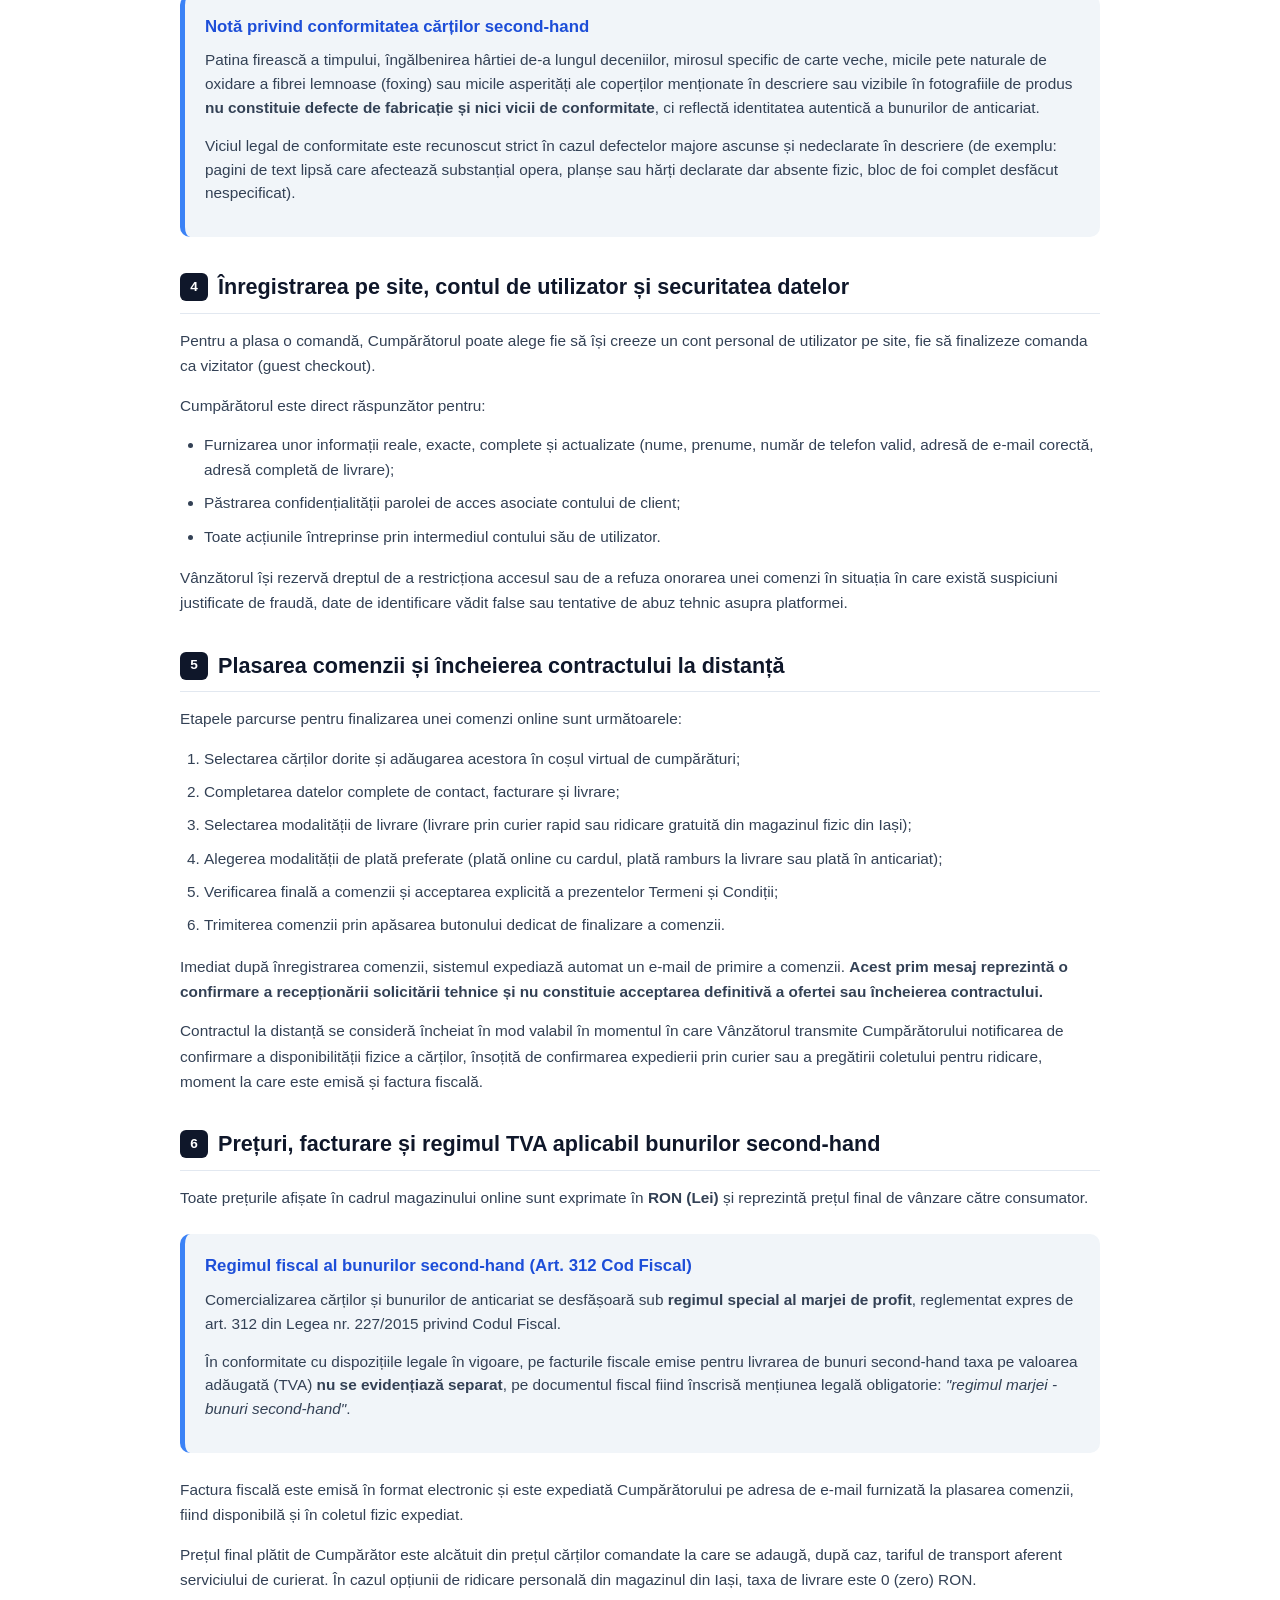
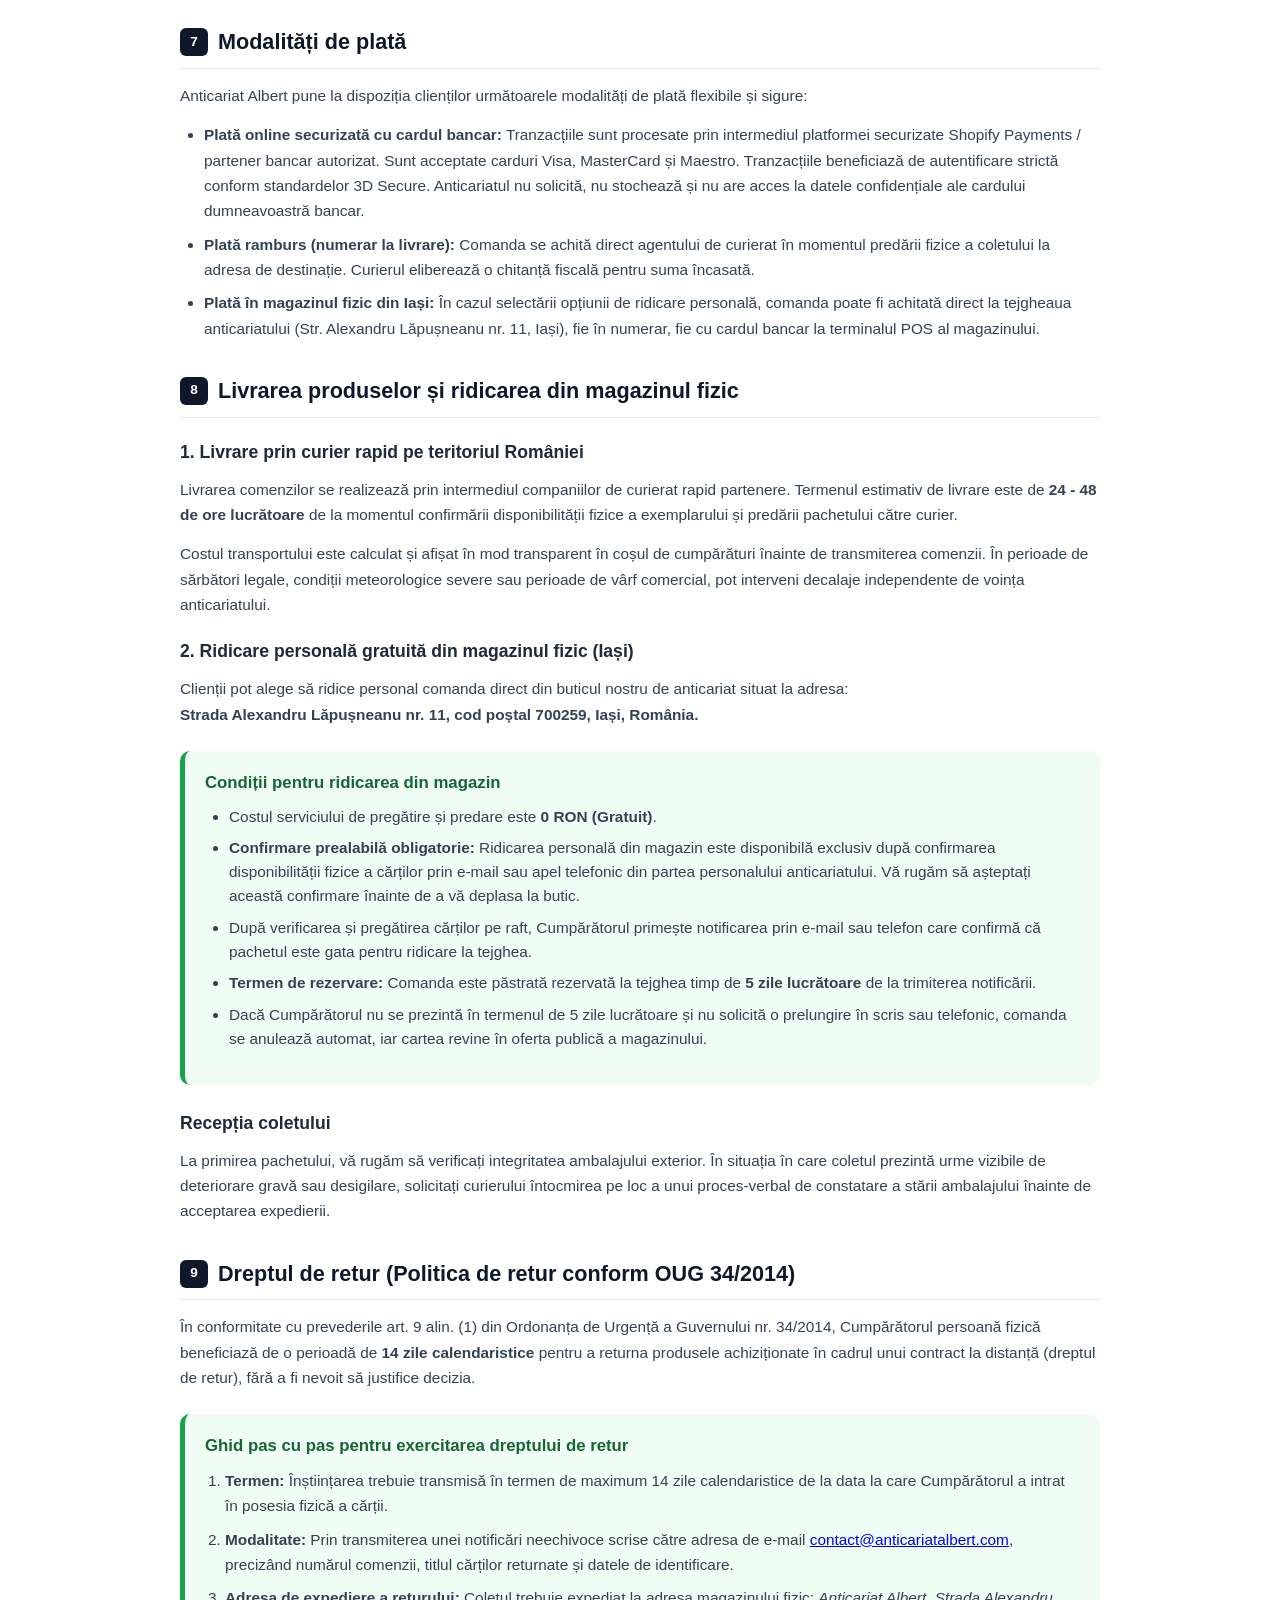
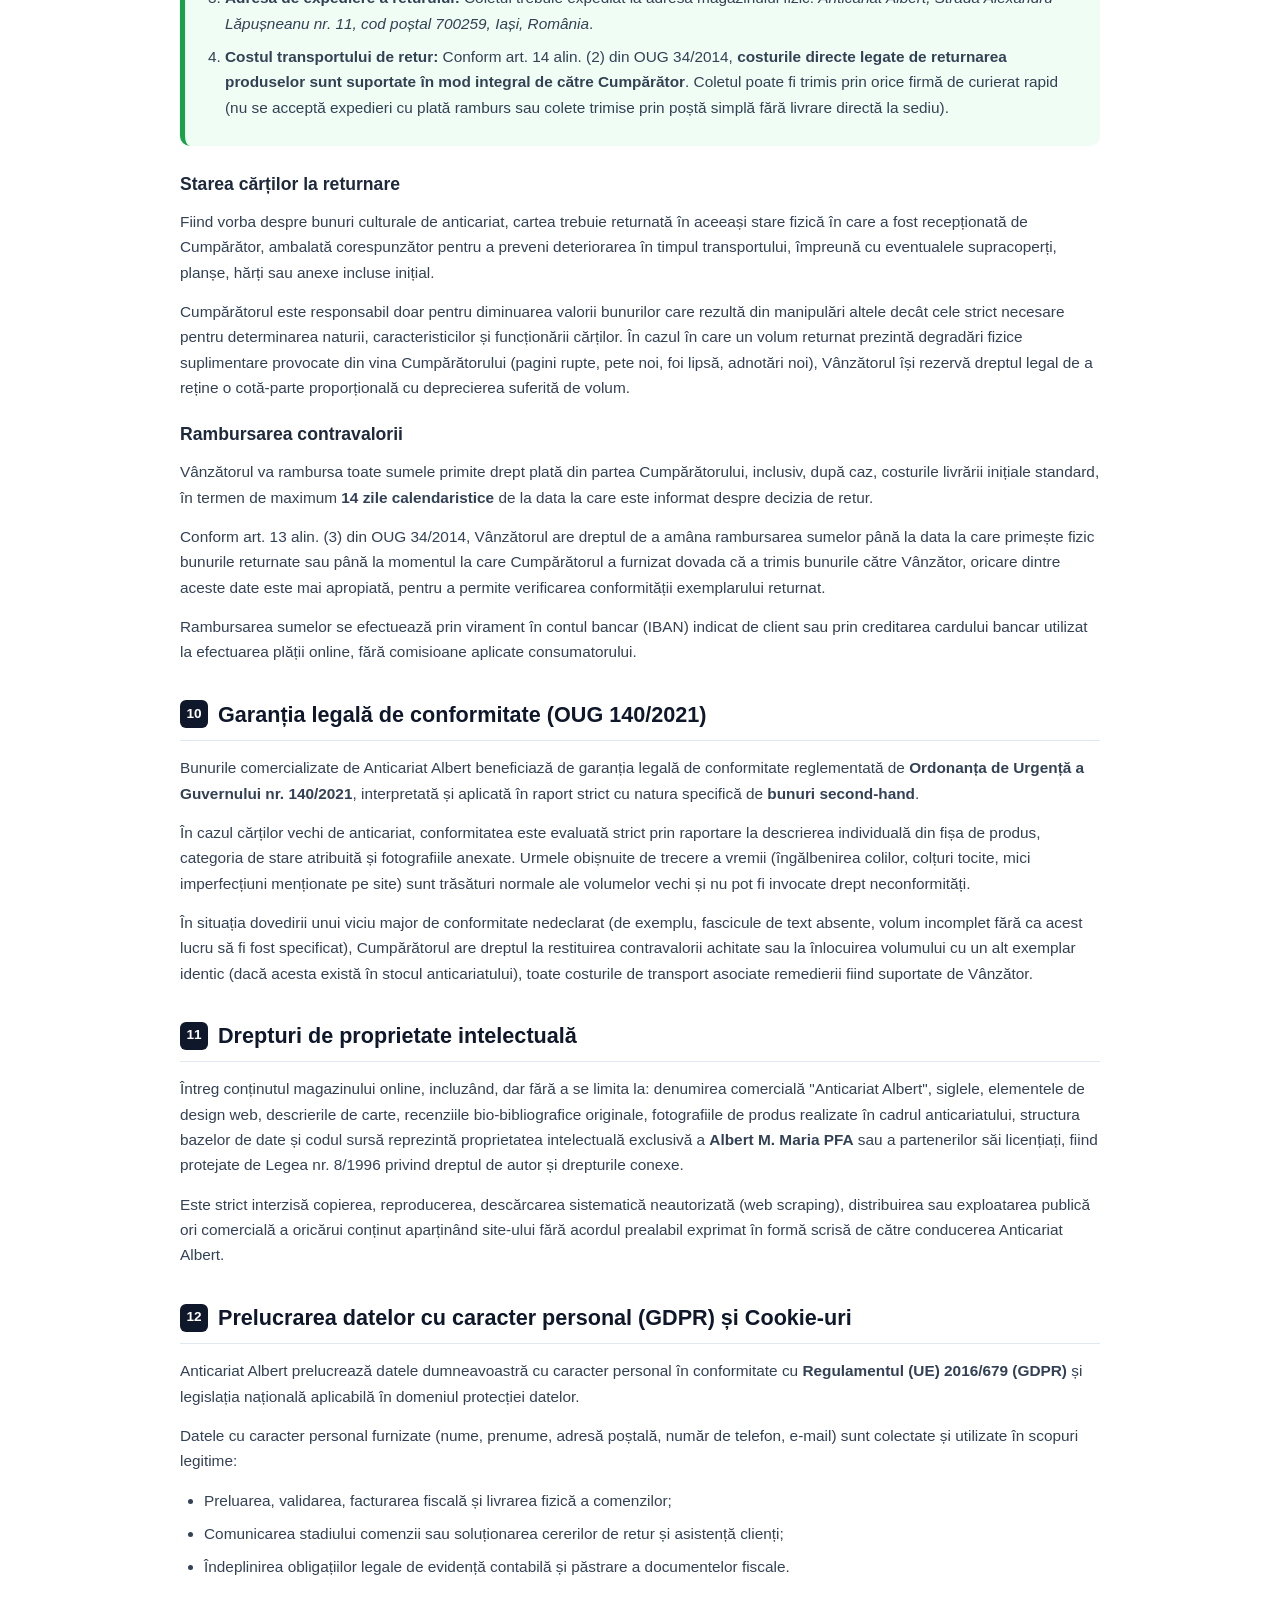
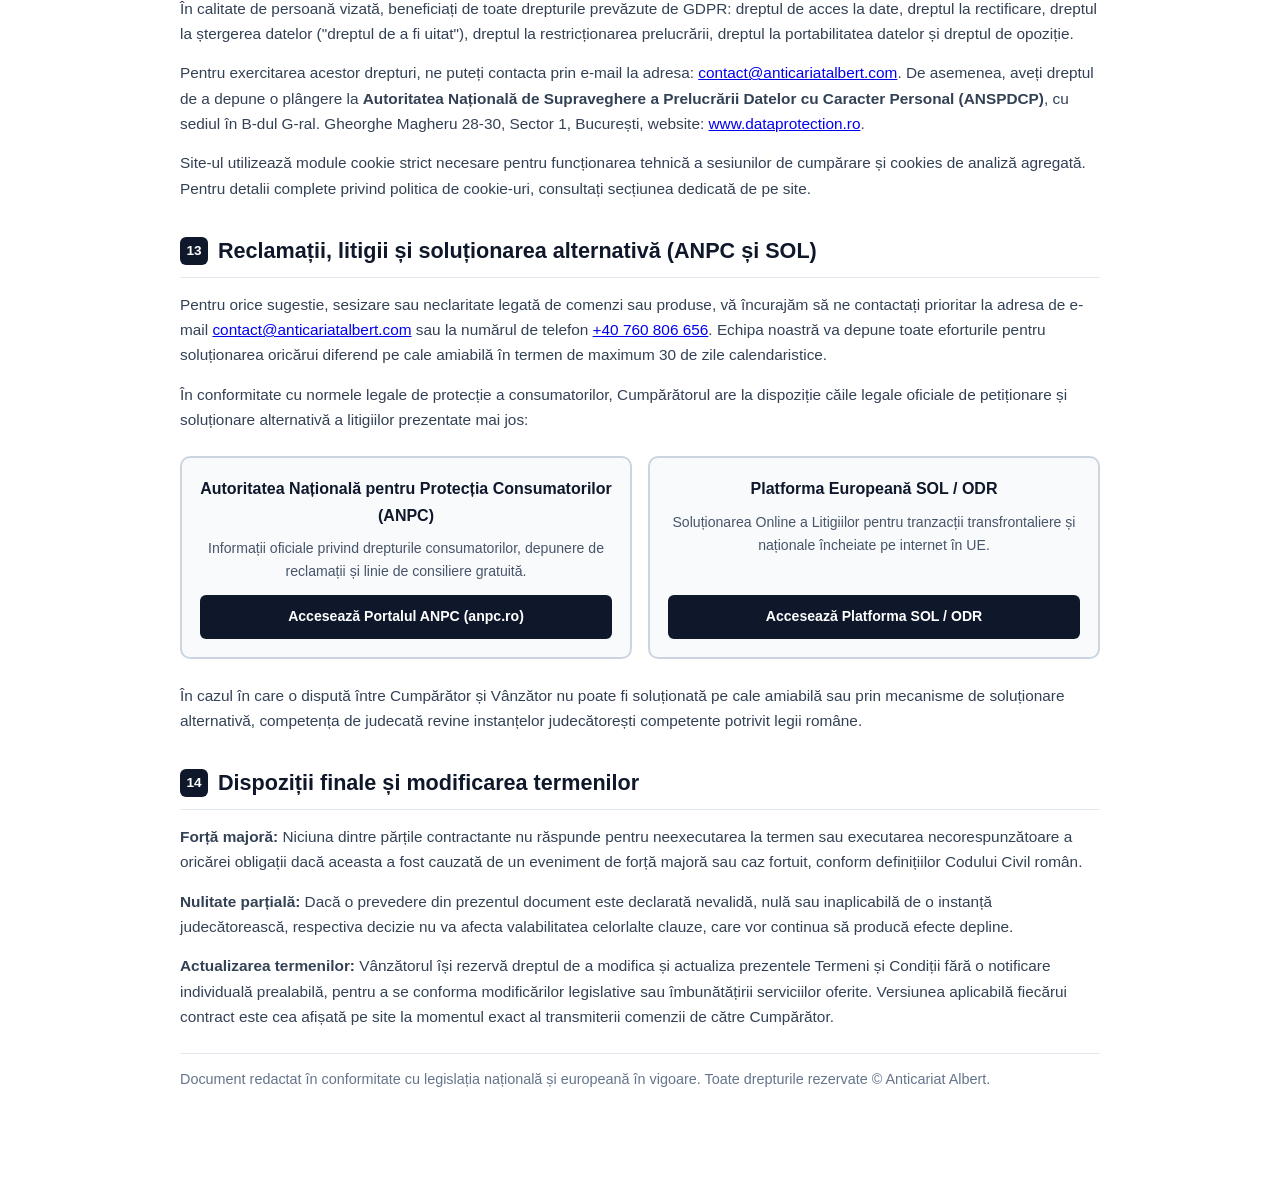
==== commit 429ab149: "fix(legal): replace librarie with butic across legal terms and deploy" ====
--- a/anticariat_termeni_si_conditii.html
+++ b/anticariat_termeni_si_conditii.html
@@ -350,10 +350,10 @@
     <div class="anticariat-badge">Document Oficial &bull; Cadru Legal</div>
     <h1>Termeni și Condiții de Utilizare</h1>
     <p class="anticariat-lead">
-      Condiții generale de tranzacționare, achiziție la distanță și operare pentru librăria de anticariat <strong>Anticariat Albert</strong> (online și magazin fizic).
+      Condiții generale de tranzacționare, achiziție la distanță și operare pentru buticul de anticariat <strong>Anticariat Albert</strong> (online și magazin fizic).
     </p>
     <div class="anticariat-meta-bar">
-      <div class="anticariat-meta-item"><strong>Librărie fizică:</strong> Str. Alexandru Lăpușneanu nr. 11, Iași</div>
+      <div class="anticariat-meta-item"><strong>Butic fizic:</strong> Str. Alexandru Lăpușneanu nr. 11, Iași</div>
       <div class="anticariat-meta-item"><strong>Ultima actualizare:</strong> Octombrie 2026</div>
       <div class="anticariat-meta-item"><strong>Conformitate:</strong> OUG 34/2014 &bull; OUG 140/2021 &bull; Codul Fiscal art. 312</div>
     </div>
@@ -363,7 +363,7 @@
   <div class="anticariat-summary-grid">
     <div class="anticariat-summary-card">
       <h4>Exemplar Unic &bull; Anticariat</h4>
-      <p>Produse second-hand unicat, expuse simultan în librărie și online. Disponibilitatea este garantată la confirmarea fizică pe raft.</p>
+      <p>Produse second-hand unicat, expuse simultan în butic și online. Disponibilitatea este garantată la confirmarea fizică pe raft.</p>
     </div>
     <div class="anticariat-summary-card">
       <h4>Confirmare Fizică</h4>
@@ -423,7 +423,7 @@
     <h2><span class="sec-nr">2</span> Definiții și termeni utilizați</h2>
     <p>În cuprinsul prezentului document, termenii de mai jos au următoarele semnificații:</p>
     <ul>
-      <li><strong>Vânzător:</strong> Operatorul economic <strong>Albert M. Maria PFA</strong>, ce desfășoară activitatea comercială a librăriei de anticariat Anticariat Albert.</li>
+      <li><strong>Vânzător:</strong> Operatorul economic <strong>Albert M. Maria PFA</strong>, ce desfășoară activitatea comercială a buticului de anticariat Anticariat Albert.</li>
       <li><strong>Cumpărător / Consumator:</strong> Orice persoană fizică cu vârsta minimă de 18 ani împliniți care achiziționează bunuri prin intermediul magazinului online în scopuri ce nu țin de activitatea sa comercială, industrială, artizanală sau profesională.</li>
       <li><strong>Utilizator:</strong> Orice persoană fizică sau juridică ce accesează conținutul magazinului online, indiferent dacă plasează sau nu o comandă.</li>
       <li><strong>Magazin Online:</strong> Platforma de comerț electronic găzduită online prin care Vânzătorul prezintă spre vânzare catalogul de cărți de anticariat.</li>
@@ -598,7 +598,7 @@
 
     <h3>2. Ridicare personală gratuită din magazinul fizic (Iași)</h3>
     <p>
-      Clienții pot alege să ridice personal comanda direct din librăria noastră de anticariat situată la adresa:
+      Clienții pot alege să ridice personal comanda direct din buticul nostru de anticariat situat la adresa:
       <br>
       <strong>Strada Alexandru Lăpușneanu nr. 11, cod poștal 700259, Iași, România.</strong>
     </p>
@@ -606,7 +606,7 @@
       <h4>Condiții pentru ridicarea din magazin</h4>
       <ul>
         <li>Costul serviciului de pregătire și predare este <strong>0 RON (Gratuit)</strong>.</li>
-        <li><strong>Confirmare prealabilă obligatorie:</strong> Ridicarea personală din magazin este disponibilă exclusiv după confirmarea disponibilității fizice a cărților prin e-mail sau apel telefonic din partea personalului anticariatului. Vă rugăm să așteptați această confirmare înainte de a vă deplasa la librărie.</li>
+        <li><strong>Confirmare prealabilă obligatorie:</strong> Ridicarea personală din magazin este disponibilă exclusiv după confirmarea disponibilității fizice a cărților prin e-mail sau apel telefonic din partea personalului anticariatului. Vă rugăm să așteptați această confirmare înainte de a vă deplasa la butic.</li>
         <li>După verificarea și pregătirea cărților pe raft, Cumpărătorul primește notificarea prin e-mail sau telefon care confirmă că pachetul este gata pentru ridicare la tejghea.</li>
         <li><strong>Termen de rezervare:</strong> Comanda este păstrată rezervată la tejghea timp de <strong>5 zile lucrătoare</strong> de la trimiterea notificării.</li>
         <li>Dacă Cumpărătorul nu se prezintă în termenul de 5 zile lucrătoare și nu solicită o prelungire în scris sau telefonic, comanda se anulează automat, iar cartea revine în oferta publică a magazinului.</li>
